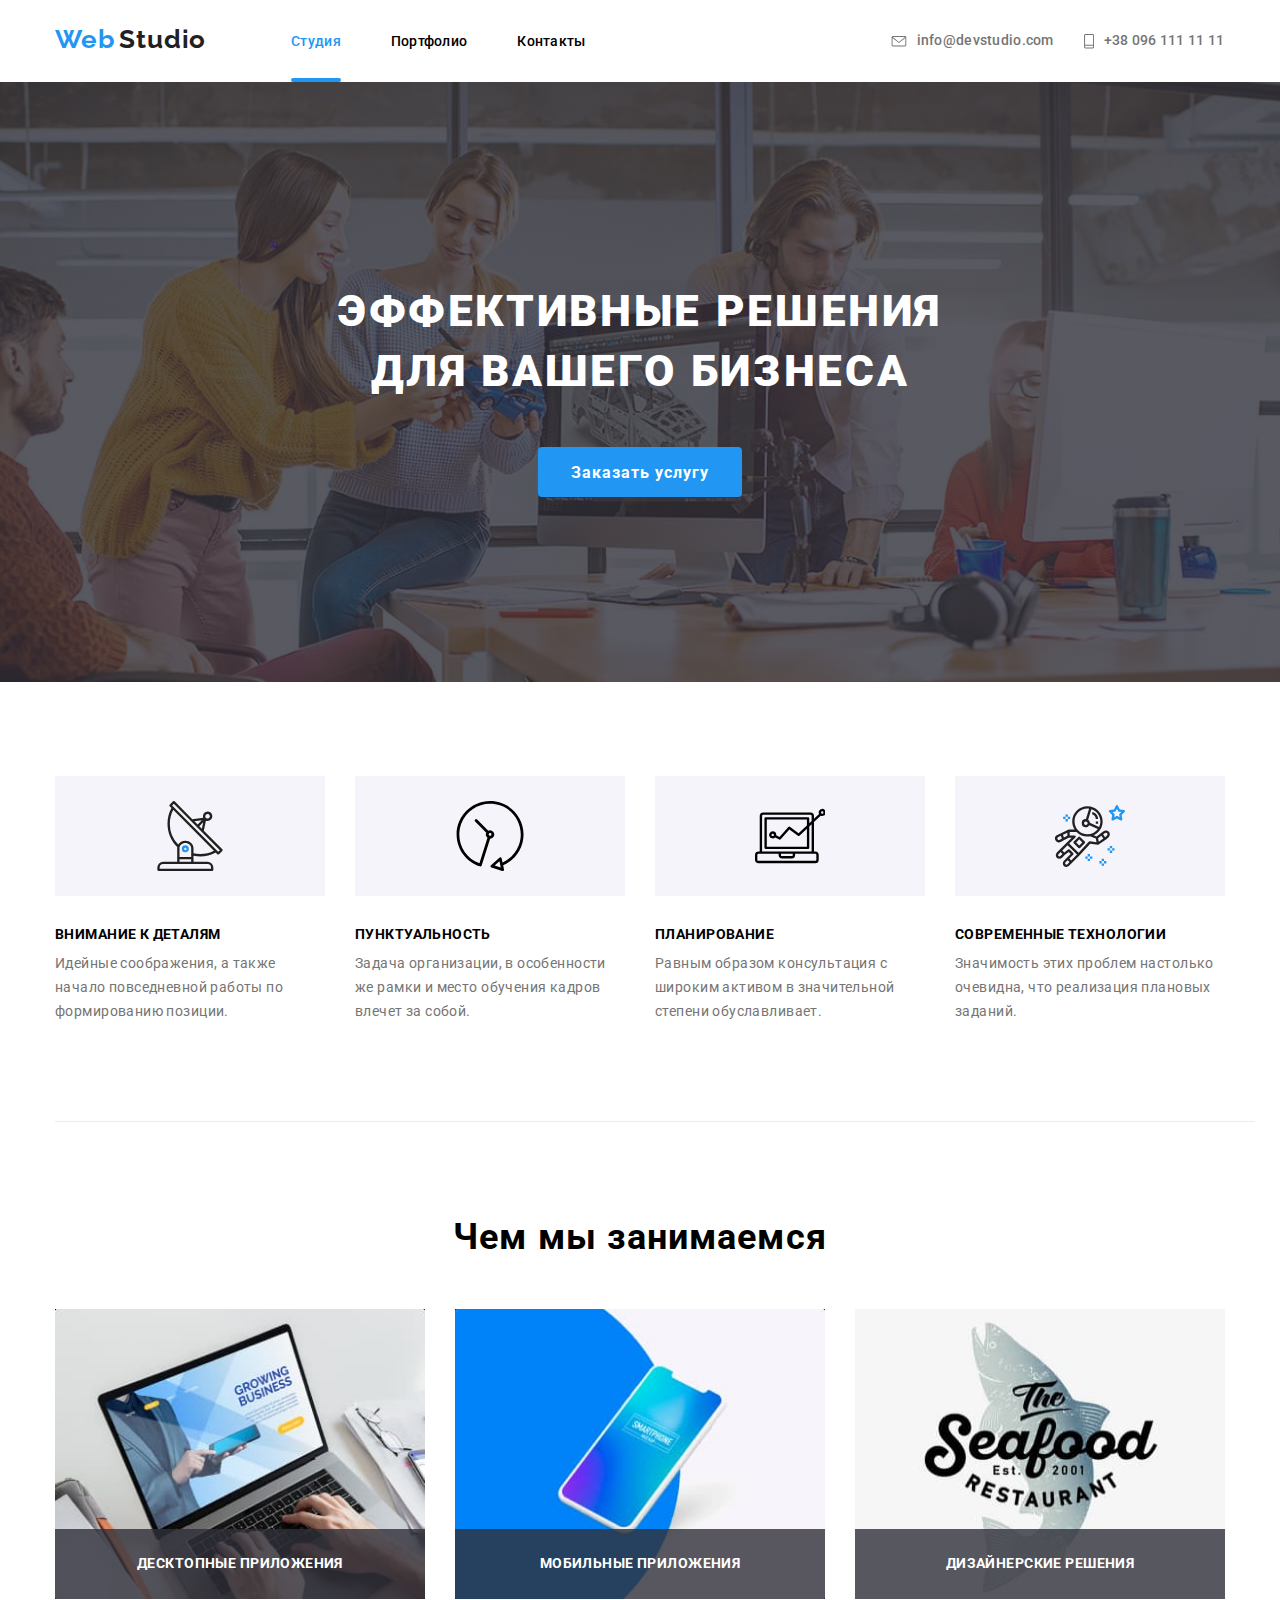
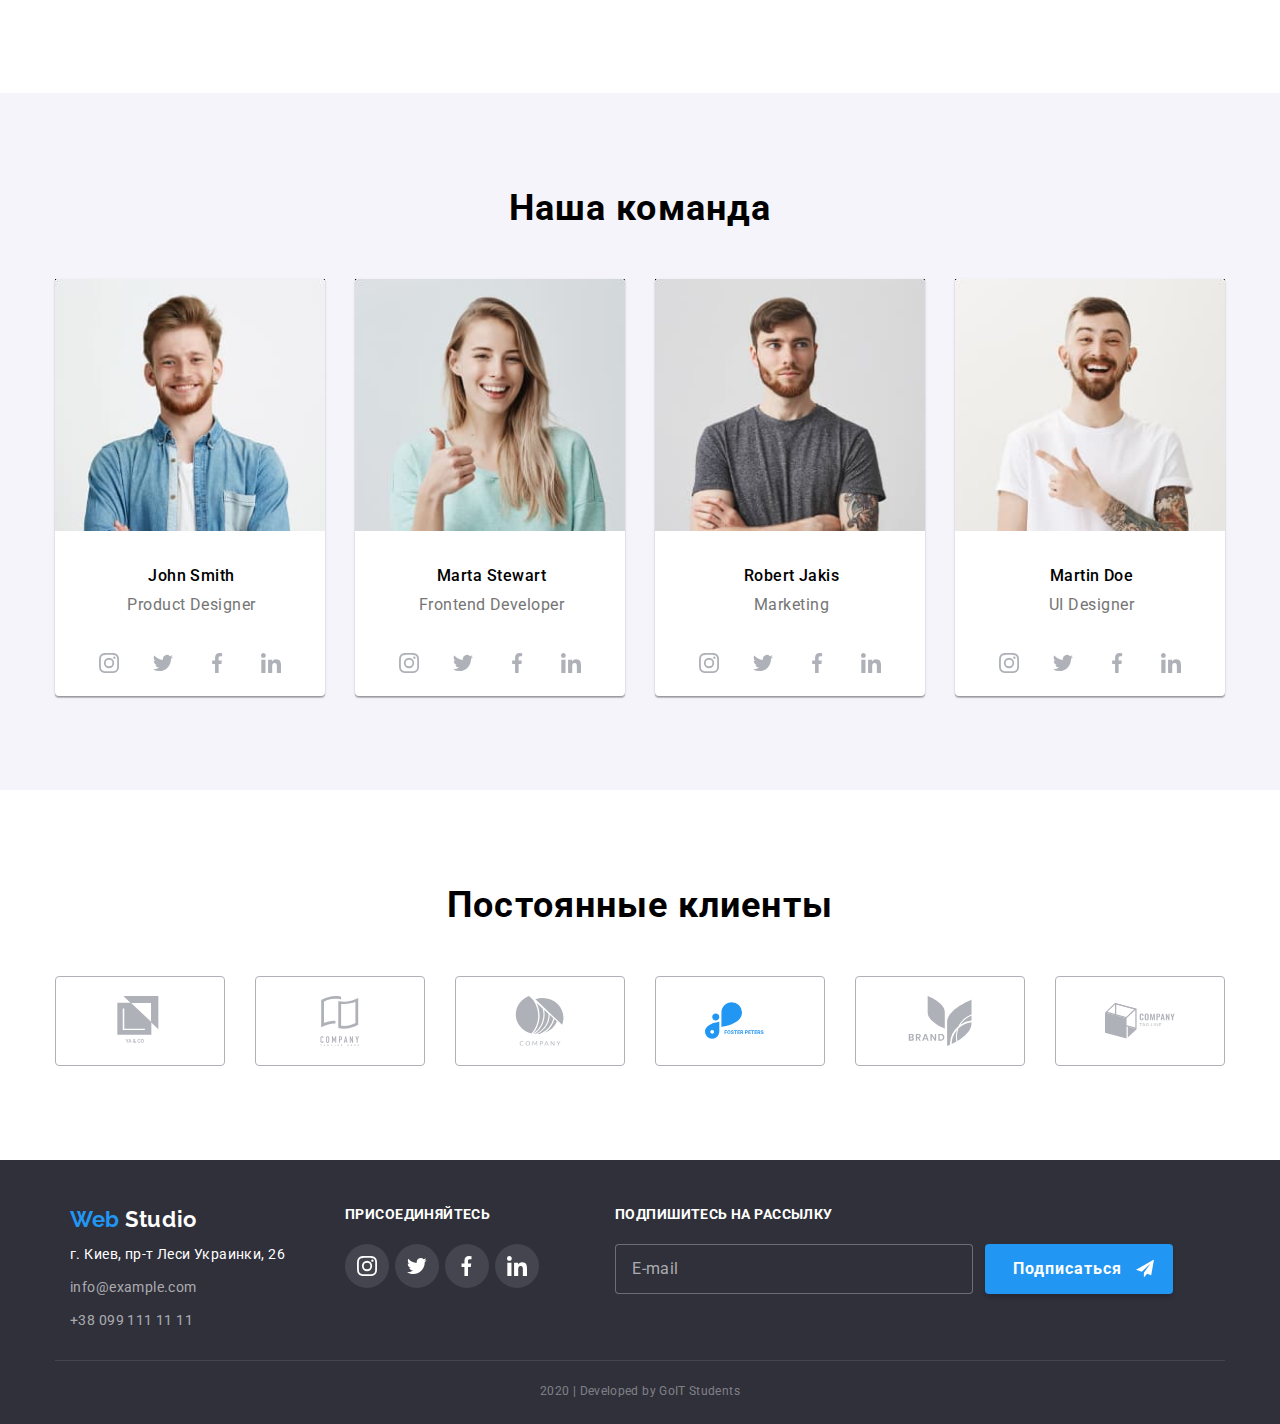
==== index.html @ 61d15bd9 "клон" ====
<!DOCTYPE html>
<html lang="ru">
  <head>
    <title>Document</title>
    <link
      rel="stylesheet"
      href="https://cdnjs.cloudflare.com/ajax/libs/modern-normalize/0.6.0/modern-normalize.min.css"
    />
    <link rel="stylesheet" href="./css/index.css" />
    <link
      href="https://fonts.googleapis.com/css2?family=Raleway:wght@400;500;700&family=Roboto:wght@400;500;700&display=swap"
      rel="stylesheet"
    />
    <style>
      a {
        text-decoration: none;
      }
    </style>
  </head>
  <body>
    <header>
      <div class="container">
      <div class="site-nav">
            <a class="logotype" href="">
            <span class="accent">Web</span>
            <span class="logo">Studio</span>
          </a>
          <nav>
          <ul class="main-navigation">
            <li class="nav1">
              <a class="link-current" href="./index.html">Студия</a>
            </li>
            <li class="nav1">
              <a href="./portfolio.html">Портфолио</a>
            </li>
            <li class="nav1"><a href="">Контакты</a></li>
          </ul>
        </nav>
          <ul class="mail">
            <li class="mail1">
              <a href="" class="icon-flex">
              <svg class="mail1-icon">
                <use href="./svg/symbol-defs.svg#icon-envelopenew"></use>
              </svg>
              info@devstudio.com
            </a>
            </li>
            <li class="mail1">
            <a href="" class="icon-flex">
              <svg class="mail1-icon2">
                <use href="./svg/symbol-defs.svg#icon-Vector"></use>
              </svg>
              +38 096 111 11 11</a>
          </li>
          </ul>
        </div>
    </header>
    <section class="hero-order">
        <h1 class="hero">эффективные решения для вашего бизнеса</h1>
        <button type="button href="" class="order-service" data-modal-open >Заказать услугу </button>
        </section>
      <section class="container">
          <ul class="benefits">
            <li class="benefits-element">
              <div class="picture-background">
              <a href="">
                <svg class="antenna">
                  <use href="./svg/symbol-defs.svg#icon-antenna"></use>
                </svg>
                </div>
              </a>
              <h3 class="benefits-head">Внимание к деталям</h3>
              <p class="benefits-descr">
                Идейные соображения, а также начало повседневной работы по
                формированию позиции.
              </p>
            </li>
            <li class="benefits-element">
              <div class="picture-background">
              <a href="">
                <svg class="clock">
                  <use href="./svg/symbol-defs.svg#icon-Vector3"></use>
                </svg>
                </div>
              </a>
              <h3 class="benefits-head">Пунктуальность</h3>
              <p class="benefits-descr">
                Задача организации, в особенности же рамки и место обучения
                кадров влечет за собой.
              </p>
            </li>
            <li class="benefits-element">
              <div class="picture-background">
                <a href="">
                  <svg class="monitor">
                    <use href="./svg/symbol-defs.svg#icon-Vector4"></use>
                  </svg>
              </div></a>
              <h3 class="benefits-head">Планирование</h3>
              <p class="benefits-descr">
                Равным образом консультация с широким активом в значительной
                степени обуславливает.
              </p>
            </li>
            <li class="benefits-element">
              <div class="picture-background">
                <a href="">
                <svg class="cosmonaut">
                  <use href="./svg/symbol-defs.svg#icon-Vector5"></use>
                </svg>
              </div></a>
              <h3 class="benefits-head">Современные технологии</h3>
              <p class="benefits-descr">
                Значимость этих проблем настолько очевидна, что реализация
                плановых заданий.
              </p>
            </li>
          </ul>
        </section>
        <div class="directions">
        <section class="container">
        <h2 class="head-2-descr">Чем мы занимаемся</h2>
        <ul class="work">
          <li class="work-element">
            <img src="./jpg/img1.jpg" alt="Ноут" width="370px" height="290px" class="image-work" />
            <h3 class="work-head">Десктопные приложения</h3>
          </li>
          <li class="work-element">
            <img src="./jpg/box2.jpg" alt="Смартфон" width="370px" height="290px" class="image-work" />
            <h3 class="work-head">Мобильные приложения</h3>
          </li>
          <li class="work-element">
            <img src="./jpg/img3.jpg" alt="Монитор2" width="370px" height="290px" class="image-work"/>
            <h3 class="work-head">Дизайнерские решения</h3>
          </li>
        </ul>
      </section>
      </div>
      <section class="our-team">
        <div class="container">
        <h2 class="head-2-descr">Наша команда</h2>
        <ul class="team">
          <li class="team-element">
            <img src="./jpg/imgp1.jpg" alt="Человек1" width="270px" />
            <div class="name-job">
            <p class="name">
              John Smith
            </p>
            <p class="job">Product Designer</p>
            </div>
            <ul class="icons">
              <li class="icons-element">
                <a href="" class="icons-element-url">
                  <svg class="icon-svg">
                    <use href="./svg/symbol-defs.svg#icon-inst"></use>
                  </svg>
                  </a>
              </li>
              <li class="icons-element">
                <a href="" class="icons-element-url">
                  <svg class="icon-svg">
                    <use href="./svg/symbol-defs.svg#icon-twitter"></use>
                  </svg>
                   </a>
              </li>
              <li class="icons-element">
                <a href="" class="icons-element-url"> 
                  <svg class="icon-svg">
                    <use href="./svg/symbol-defs.svg#icon-Vectornew"></use>
                  </svg>
                 </a>
              </li>
              <li class="icons-element">
                <a href="" class="icons-element-url">
                  <svg class="icon-svg">
                    <use href="./svg/symbol-defs.svg#icon-li1"></use>
                  </svg>
                 </a>
              </li>
            </ul>
          </li>
          <li class="team-element">
            <img src="./jpg/imgp2.jpg" alt="Человек2" width="270px" />
            <div class="name-job">
            <p class="name">Marta Stewart</p>
            <p class="job">Frontend Developer</p> </div>
            <ul class="icons">
              <li class="icons-element">
                <a href="" class="icons-element-url">
                  <svg class="icon-svg">
                    <use href="./svg/symbol-defs.svg#icon-inst"></use>
                  </svg>
                </a>
              </li>
              <li class="icons-element">
                <a href="" class="icons-element-url">
                  <svg class="icon-svg">
                    <use href="./svg/symbol-defs.svg#icon-twitter"></use>
                  </svg>
                </a>
              </li>
              <li class="icons-element">
                <a href="" class="icons-element-url">
                  <svg class="icon-svg">
                    <use href="./svg/symbol-defs.svg#icon-Vectornew"></use>
                  </svg>
                </a>
              </li>
              <li class="icons-element">
                <a href="" class="icons-element-url">
                  <svg class="icon-svg">
                    <use href="./svg/symbol-defs.svg#icon-li1"></use>
                  </svg>
                </a>
              </li>
            </ul>
          </li>
          <li class="team-element">
            <img src="./jpg/imgp3.jpg" alt="Человек3" width="270px" />
            <div class="name-job"> 
            <p class="name">
              Robert Jakis
            </p>
            <p class="job">Marketing</p> </div>
            <ul class="icons">
              <li class="icons-element">
                <a href="" class="icons-element-url">
                  <svg class="icon-svg">
                    <use href="./svg/symbol-defs.svg#icon-inst"></use>
                  </svg>
                </a>
              </li>
              <li class="icons-element">
                <a href="" class="icons-element-url">
                  <svg class="icon-svg">
                    <use href="./svg/symbol-defs.svg#icon-twitter"></use>
                  </svg>
                </a>
              </li>
              <li class="icons-element">
                <a href="" class="icons-element-url">
                  <svg class="icon-svg">
                    <use href="./svg/symbol-defs.svg#icon-Vectornew"></use>
                  </svg>
                </a>
              </li>
              <li class="icons-element">
                <a href="" class="icons-element-url">
                  <svg class="icon-svg">
                    <use href="./svg/symbol-defs.svg#icon-li1"></use>
                  </svg>
                </a>
              </li>
            </ul>
          </li>
          <li class="team-element">
            <img src="./jpg/imgp4.jpg" alt="Человек4" width="270" />
            <div class="name-job">
            <p class="name">
              Martin Doe
            </p>
            <p class="job">UI Designer</p> </div>
            <ul class="icons">
              <li class="icons-element">
                <a href="" class="icons-element-url">
                  <svg class="icon-svg">
                    <use href="./svg/symbol-defs.svg#icon-inst"></use>
                  </svg>
                </a>
              </li>
              <li class="icons-element">
                <a href="" class="icons-element-url">
                  <svg class="icon-svg">
                    <use href="./svg/symbol-defs.svg#icon-twitter"></use>
                  </svg>
                </a>
              </li>
              <li class="icons-element">
                <a href="" class="icons-element-url">
                  <svg class="icon-svg">
                    <use href="./svg/symbol-defs.svg#icon-Vectornew"></use>
                  </svg>
                </a>
              </li>
              <li class="icons-element">
                <a href="" class="icons-element-url">
                  <svg class="icon-svg">
                    <use href="./svg/symbol-defs.svg#icon-li1"></use>
                  </svg>
                </a>
              </li>
            </ul>
          </li>
        </ul>
        </div>
      </section>
      <div class="container">
      <section class="clients">
        <h2 class="head-2-descr">Постоянные клиенты</h2>
        <ul class="comapanies">
          <li class="comapanies-example">
            <a href="" class="companies-hover">
              <svg class="icon-companies">
                <use href="./svg/symbol-defs.svg#icon-logo1"></use>
              </svg>
              </a>
          </li>
          <li class="comapanies-example">
            <a href="" class="companies-hover">
              <svg class="icon-companies">
                <use href="./svg/symbol-defs.svg#icon-logo2"></use>
              </svg>
              </a>
          </li>
          <li class="comapanies-example">
            <a href="" class="companies-hover">
              <svg class="icon-companies">
                <use href="./svg/symbol-defs.svg#icon-logo3"></use>
              </svg>
              </a>
          </li>
          <li class="comapanies-example">
            <a href="" class="companies-hover">
              <svg class="icon-companies2">
                <use href="./svg/symbol-defs.svg#icon-logo4"></use>
              </svg>
              </a>
          </li>
          <li class="comapanies-example">
            <a href="" class="companies-hover">
            <svg class="icon-companies2">
              <use href="./svg/symbol-defs.svg#icon-logo5"></use>
            </svg>
            </a>
          </li>
          <li class="comapanies-example">
            <a href="" class="companies-hover">
              <svg class="icon-companies2">
                <use href="./svg/symbol-defs.svg#icon-logo6"></use>
              </svg>
              </a>
          </li>
        </ul>
      </section>
      </div>
    </div>
    <footer class="footer-class">
      <div class="container">
        <div class="flex-footer">
          <div class="footer-element">
            <a href="">
              <span class="accent2">Web</span> <span class="logo2">Studio</span>
            </a>
            <address>
              <p class="adress-footer">г. Киев, пр-т Леси Украинки, 26</p>
              <p class="mail-footer">info@example.com</p>
              <p class="number-footer">+38 099 111 11 11</p>
            </address>
          </div>
          <div class="footer-element">
            <h3 class="join">присоединяйтесь</h3>
            <ul class="social-icon-footer">
              <li class="social-element">
                <a href="" class="social-element-url">
                  <svg class="icon-footer2">
                    <use href="./svg/symbol-defs.svg#icon-finst"></use>
                  </svg>
                  </a>
              </li>
              <li class="social-element">
                <a href="" class="social-element-url">
                  <svg class="icon-footer2">
                    <use href="./svg/symbol-defs.svg#icon-ftw"></use>
                  </svg>
                  </a>
              </li>
              <li class="social-element">
                <a href="" class="social-element-url">
                  <svg class="icon-footer2">
                    <use href="./svg/symbol-defs.svg#icon-ffac"></use>
                  </svg>
                  </a>
              </li>
              <li class="social-element">
                <a href="" class="social-element-url">
                  <svg class="icon-footer2">
                    <use href="./svg/symbol-defs.svg#icon-flink"></use>
                  </svg>
                  </a>
              </li>
            </ul>
          </div>
        <div class="footer-element2">
        <section class="sub">
          <h3 class="sub-header">
            Подпишитесь на рассылку
          </h3>
          <form class="form-footer">
               <input type="email" name="mail" id="mail-footer" placeholder="E-mail" class="input-footer" autocomplete="off"/>
               <button type="submit" class="submit-footer">Подписаться <svg class="footer-svg-send">
                <use href="./svg/symbol-defs.svg#icon-icon-send"></use>
              </svg></button>
                </div>
              </form>
        </section>
      </div>
        </div>
        <p class="developed"> 2020 | Developed by GoIT Students </p>
      </div>
    </footer>
    <!-- Модальное окно -->
    <div class="backdrop is-hidden" data-modal>
      <div class="modal">
      <p class="modal-slogan">Оставьте свои данные, мы вам перезвоним</p>
      <form class="form">
        <div class="form-field">
  <input type="text" name="name" id="name" placeholder=" " class="form-input" autocomplete="off"/>
  <label class="form-label" for="name">
    Имя
  </label>
    <svg class="icon-modal">
    <use href="./svg/symbol-defs.svg#icon-person-black"></use>
  </svg>
   </div>
<div class="form-field">
  <input type="tel" name="tel" id="tel" placeholder=" " class="form-input" autocomplete="off" />
  <label class="form-label" for="tel">
    Телефон 
  </label>
     <svg class="icon-modal">
      <use href="./svg/symbol-defs.svg#icon-phone-black"></use>
    </svg>
  </div>
<div class="form-field">
  <input type="email" name="mail" id="mail" placeholder=" " class="form-input" autocomplete="off"/>
  <label class="form-label" for="mail">
     Почта
  </label>
  
    <svg class="icon-modal">
      <use href="./svg/symbol-defs.svg#icon-email-black"></use>
    </svg>
  
</div>
<div class="form-field">
<textarea name="coment" id="textarea" rows="6" class="comment2" placeholder="  "></textarea>
 <label for="textarea" class="form-label2">
 Комментарий</label>
</div>

<div class="form-field">
  <label class="form-label3" for="permission">
  <input type="checkbox" name="permission" id="permission" value="accept-policy" class="checkbox"/>
  <span class="icon-checkbox"></span>
<span class="confirm">  Соглашаюсь с рассылкой и принимаю </span> <a href="" class="contract"> Условия договора </a>
  </label>
  </div>
    <div class="modal-button"><button type="submit" class="submit-modal">Отправить</button> </div> </li>
      </form>
      <button data-modal-close class="icon-close-button">
     <svg class="icon-close" width="18" height="18">
     <use href="./svg/symbol-defs.svg#icon-close-icon"></use>
    </svg>
    </button>
      </div>
    </div>
    <script src="./modal.js"></script>
</body>
</html>
---- css/index.css ----
html {
  box-sizing: border-box;
}

*,
*::before,
*::after {
  margin: 0;
  padding: 0;
  box-sizing: inherit;
}

:root {
  --primary-text-color: 212121;
  --secondary-text-color: #757575;
  --less-white-color: #ffffff;
  --background-grey-color: #f5f4fa;
  font-family: "Roboto", sans-serif;
  font-family: "Raleway", sans-serif;
}

a {
  text-decoration: none;
  margin: 0px;
  padding: 0px;
}

li {
  list-style-type: none;
  margin: 0px;
  padding: 0px;
}

.container {
  width: 1200px;
  padding-left: 15px;
  padding-right: 15px;
  margin-left: auto;
  margin-right: auto;
}

.site-nav {
  display: flex;
  /* margin-left: 200px; */
  /* margin-right: 200px; */
}

.logotype {
  display: block;
  padding-top: 24px;
  padding-bottom: 25px;
}

.main-navigation {
  display: flex;
  margin-left: 85px;
}

.main-navigation .nav1 + .nav1 {
  margin-left: 50px;
}

.mail {
  display: flex;
  align-items: center;
  padding-top: 32px;
  padding-bottom: 32px;
  margin-left: 305px;
}

.mail .mail1 + .mail1 {
  margin-left: 30px;
}

.icon-flex {
  display: flex;
  align-items: center;
  transition-property: fill;
  transition-duration: 250ms;
  transition-timing-function: cubic-bezier(0.4, 0, 0.2, 1);
}

.accent {
  color: #2196f3;
  font-family: Raleway;
  font-style: normal;
  font-weight: bold;
  font-size: 26px;
  line-height: 1.19;
  letter-spacing: 0.03em;
}

.logo {
  color: #212121;
  font-family: Raleway;
  font-style: normal;
  font-weight: bold;
  font-size: 26px;
  line-height: 1.19;
  letter-spacing: 0.03em;
}

.main-navigation li a {
  color: var(--primary-text-color);
  font-family: Roboto;
  font-style: normal;
  font-weight: 500;
  font-size: 14px;
  line-height: 1.14;
  letter-spacing: 0.02em;
}

.nav1:hover,
.nav1:focus {
  color: #2196f3;
}

.nav1 {
  padding-top: 32px;
  padding-bottom: 32px;
  transition-property: color;
  transition-duration: 250ms;
  transition-timing-function: cubic-bezier(0.4, 0, 0.2, 1);
  position: relative;
}

.link-current:hover {
  color: #2196f3;
}

.link-current {
  color: #2196f3;
}

.link-current::after {
  content: "";
  display: block;
  width: 100%;
  height: 4px;
  background: #2196f3;
  border-radius: 2px;
  position: absolute;
  left: 0;
  bottom: 0;
}

.main-navigation .link-current {
  color: #2196f3;
}

.mail li a {
  color: var(--secondary-text-color);
  font-family: Roboto;
  font-style: normal;
  font-weight: 500;
  font-size: 14px;
  line-height: 1.14;
  letter-spacing: 0.02em;
  transition-property: color;
  transition-duration: 250ms;
  transition-timing-function: cubic-bezier(0.4, 0, 0.2, 1);
}

/* .mail li a:hover,
.mail li a:focus {
  color: #2196f3;
} */

.mail1-icon {
  width: 16px;
  height: 11px;
  margin-right: 10px;
  fill: #757575;
  transition-property: fill;
  transition-duration: 250ms;
  transition-timing-function: cubic-bezier(0.4, 0, 0.2, 1);
}

/* .mail1-icon:hover,
.mail1-icon:focus {
  fill: #2196f3;
} */

.mail1-icon2 {
  width: 10px;
  height: 15px;
  margin-right: 10px;
  fill: #757575;
  transition-property: fill;
  transition-duration: 250ms;
  transition-timing-function: cubic-bezier(0.4, 0, 0.2, 1);
}

/* .mail1-icon2:hover,
.mail1-icon2:focus {
  fill: #2196f3;
} */

.icon-flex:hover,
.icon-flex:focus {
  fill: #2196f3;
  color: #2196f3;
}

.mail1-icon {
  fill: currentColor;
}

.mail1-icon2 {
  fill: currentColor;
}

.hero {
  color: var(--less-white-color);
  font-family: Roboto;
  font-style: normal;
  font-weight: 900;
  font-size: 44px;
  line-height: 1.36;
  letter-spacing: 0.06em;
  text-transform: uppercase;
  width: 646px;
}

.hero-order {
  /* background-color: var(--secondary-text-color); */
  padding-top: 200px;
  margin: auto;
  text-align: center;
  align-items: center;
  display: flex;
  flex-direction: column;
  background-image: url(../jpg/hero.jpg);
  background-position: center;
  background-repeat: no-repeat;
  background-size: cover;
  height: 600px;
  max-width: 1600px;
  background-image: linear-gradient(
      to right,
      rgba(47, 48, 58, 0.8),
      rgba(47, 48, 58, 0.8)
    ),
    url(../jpg/hero.jpg);
}

.order-service {
  color: var(--less-white-color);
  background-color: #2196f3;
  font-family: Roboto;
  font-style: normal;
  font-weight: bold;
  font-size: 16px;
  line-height: 1.87;
  display: flex;
  letter-spacing: 0.06em;

  display: inline-block;
  text-decoration: none;
  border: 1px solid transparent;
  border-radius: 4px;
  min-width: 200px;
  height: 50px;
  margin-top: 45px;
  /* margin-bottom: 199px; */
  padding-top: 10px;
  padding-bottom: 10px;
  padding-right: 32px;
  padding-left: 32px;
  cursor: pointer;
}

.benefits-head {
  color: var(--primary-text-color);
  font-family: Roboto;
  font-style: normal;
  font-weight: bold;
  font-size: 14px;
  line-height: 16px;
  letter-spacing: 0.03em;
  text-transform: uppercase;
  margin-top: 30px;
  margin-bottom: 10px;
}

.benefits {
  display: flex;
  flex-wrap: wrap;
  /* padding-right: 15px;
  padding-left: 15px; */
  padding-top: 94px;
  padding-bottom: 94px;
  width: 1200px;
  border-bottom: 1px solid #ececec;
}

.benefits .benefits-element {
  height: 251px;
  width: 270px;
}

.benefits .benefits-element + .benefits-element {
  margin-left: 30px;
}

.benefits-descr {
  color: var(--secondary-text-color);
  font-family: Roboto;
  font-style: normal;
  font-weight: normal;
  font-size: 14px;
  line-height: 1.71;
  letter-spacing: 0.03em;
  margin-top: 0px;
  margin-bottom: 0px;
}

.picture-background {
  display: inline-block;
  text-decoration: none;
  width: 270px;
  height: 120px;
  padding-top: 25px;
  padding-bottom: 25px;
  padding-left: 100px;
  padding-right: 100px;
  background-color: #f5f4fa;
}

.antenna {
  width: 70px;
  height: 70px;
}

.clock {
  width: 70px;
  height: 70px;
}

.monitor {
  width: 70px;
  height: 70px;
}

.cosmonaut {
  width: 70px;
  height: 70px;
}

.directions {
  padding-top: 94px;
  padding-bottom: 94px;
}

.head-2-descr {
  color: var(--primary-text-color);
  font-family: Roboto;
  font-style: normal;
  font-weight: bold;
  font-size: 36px;
  line-height: 1.17;
  text-align: center;
  letter-spacing: 0.03em;
  margin-bottom: 50px;
}

.work {
  display: flex;
  justify-content: space-between;
  /* padding-right: 15px;
  padding-left: 15px;
  margin-bottom: 190px;
  margin-top: 50px; */
}

/* .work .work-element {
  height: 294px;
  width: 370px;
} */

.work .work-element + .work-element {
  margin-left: 30px;
}

.work-head {
  color: var(--less-white-color);
  background-color: rgba(47, 48, 58, 0.8);
  font-family: Roboto;
  font-style: normal;
  font-weight: bold;
  font-size: 14px;
  line-height: 1.14;
  letter-spacing: 0.03em;
  text-transform: uppercase;

  display: inline-block;
  text-decoration: none;
  text-align: center;
  width: 370px;
  margin: 0px;
  vertical-align: middle;
  padding-top: 27px;
  padding-bottom: 27px;

  position: absolute;
  left: 0;
  bottom: 0;
}

.work-element {
  position: relative;
}

.image-work {
  display: block;
}

.our-team {
  padding-top: 94px;
  padding-bottom: 94px;
  background-color: var(--background-grey-color);
}

.team {
  display: flex;
  justify-content: space-between;
  /* padding-right: 15px;
  padding-left: 15px; */
}

.team .team-element {
  height: 417px;
  width: 270px;
  background-color: #ffffff;
  border-bottom-right-radius: 4px;
  border-bottom-left-radius: 4px;
  box-shadow: 0px 2px 1px rgba(0, 0, 0, 0.2), 0px 1px 1px rgba(0, 0, 0, 0.14),
    0px 1px 3px rgba(0, 0, 0, 0.12);
}

.team .team-element + .team-element {
  margin-left: 30px;
}

.name {
  color: var(--primary-text-color);
  font-family: Roboto;
  font-style: normal;
  font-weight: 500;
  font-size: 16px;
  line-height: 1.19;
  letter-spacing: 0.03em;
  padding-top: 30px;
  padding-bottom: 10px;
  margin: 0px;
}

.job {
  color: var(--secondary-text-color);
  font-family: Roboto;
  font-style: normal;
  font-weight: normal;
  font-size: 16px;
  line-height: 1.19;
  letter-spacing: 0.03em;
  padding-bottom: 30px;
  margin: 0px;
}

.h2 {
  margin-bottom: 0px;
  margin-top: 0px;
}

.team .team-element {
  margin-top: 0px;
  margin-bottom: 0px;
}

.name-job {
  display: inline-block;
  text-decoration: none;
  text-align: center;
  width: 273px;
  height: 105px;
}

.icons {
  display: flex;
  flex-wrap: wrap;
  margin-left: 32px;
  margin-right: 31px;
}

.icons .icons-element + .icons-element {
  margin-left: 10px;
}

.icons-element-url {
  display: flex;
  justify-content: center;
  align-items: center;
  /* border-radius: 50%; */
  /* outline: solid 1px blueviolet; */
}

.icon-svg:hover,
.icon-svg:focus {
  background-color: #2196f3;
  fill: #ffffff;
}

.icon-svg {
  width: 44px;
  height: 44px;
  border-radius: 50%;
  fill: #afb1b8;
  transition-property: background-color, fill;
  transition-duration: 250ms;
  transition-timing-function: cubic-bezier(0.4, 0, 0.2, 1);
}

.comapanies {
  display: flex;
  flex-wrap: wrap;
}

.comapanies .comapanies-example + .comapanies-example {
  margin-left: 30px;
}

.companies-hover {
  display: inline-block;
  width: 170px;
  height: 90px;
  /* padding-bottom: 20px;
  padding-top: 20px;
  padding-left: 65px;
  padding-left: 65px; */
  border: 1px solid #afb1b8;
  border-radius: 4px;
  display: flex;
  justify-content: center;
  align-items: center;
  transition-property: border, border-radius;
  transition-duration: 250ms;
  transition-timing-function: cubic-bezier(0.4, 0, 0.2, 1);
  fill: #afb1b8;
}

.companies-hover:hover,
.companies-hover:focus {
  border: 1px solid #2196f3;
  border-radius: 4px;
  fill: #2196f3;
}

.clients {
  padding-top: 94px;
  padding-bottom: 94px;
}

.icon-companies {
  width: 50px;
  height: 50px;
  transition-property: fill;
  transition-duration: 250ms;
  transition-timing-function: cubic-bezier(0.4, 0, 0.2, 1);
}

.icon-companies2 {
  width: 70px;
  height: 50px;
  transition-property: fill;
  transition-duration: 250ms;
  transition-timing-function: cubic-bezier(0.4, 0, 0.2, 1);
}

.flex-footer {
  display: flex;
  padding-top: 47px;
  padding-bottom: 28px;
  padding-left: 15px;
  padding-right: 15px;
  border-bottom: 1px solid rgba(255, 255, 255, 0.1);
}

.flex-footer .footer-element + .footer-element {
  margin-left: 60px;
}

.social-icon-footer {
  display: flex;
  flex-wrap: wrap;
}

.social-icon-footer .social-element {
  height: 20px;
  width: 20px;
}

.social-icon-footer .social-element + .social-element {
  margin-left: 30px;
}

.social-element-url {
  width: 44px;
  height: 44px;
  border-radius: 50px;
  display: flex;
  justify-content: center;
  align-items: center;
  background-color: rgba(255, 255, 255, 0.1);
  transition-property: background-color;
  transition-duration: 250ms;
  transition-timing-function: cubic-bezier(0.4, 0, 0.2, 1);
}

.social-element-url:hover,
.social-element-url:focus {
  background-color: #2196f3;
}

.logo2 {
  color: var(--less-white-color);
  font-family: Raleway;
  font-style: normal;
  font-weight: bold;
  font-size: 22px;
  line-height: 1.18;
  letter-spacing: 0.03em;
}

.accent2 {
  color: #2196f3;
  font-family: Raleway;
  font-style: normal;
  font-weight: bold;
  font-size: 22px;
  line-height: 1.18;
  letter-spacing: 0.03em;
}

.footer-class {
  background-color: #2f303a;
}
.logo2 {
  color: var(--less-white-color);
}
.adress-footer {
  color: var(--less-white-color);
  font-family: Roboto;
  font-style: normal;
  font-weight: normal;
  font-size: 14px;
  line-height: 1.71;
  letter-spacing: 0.03em;
  margin-top: 10px;
}
.mail-footer {
  color: rgba(255, 255, 255, 0.6);
  font-family: Roboto;
  font-style: normal;
  font-weight: normal;
  font-size: 14px;
  line-height: 1.71;
  letter-spacing: 0.03em;
  margin-top: 9px;
}

.number-footer {
  color: rgba(255, 255, 255, 0.6);
  font-family: Roboto;
  font-style: normal;
  font-weight: normal;
  font-size: 14px;
  line-height: 1.71;
  letter-spacing: 0.03em;
  margin-top: 9px;
}

.icon-footer2 {
  width: 20px;
  height: 20px;
}

.join {
  color: var(--less-white-color);
  font-family: Roboto;
  font-style: normal;
  font-weight: bold;
  font-size: 14px;
  line-height: 1.14;
  letter-spacing: 0.03em;
  text-transform: uppercase;
  margin-bottom: 21px;
}

.developed {
  font-family: Roboto;
  font-style: normal;
  font-weight: normal;
  font-size: 12px;
  line-height: 2;
  letter-spacing: 0.03em;
  color: rgba(255, 255, 255, 0.4);

  display: block;
  text-align: center;
  padding-top: 18px;
  padding-bottom: 21px;
  align-items: center;
}

.sub-header {
  color: var(--less-white-color);
  font-family: Roboto;
  font-style: normal;
  font-weight: bold;
  font-size: 14px;
  line-height: 1.14;
  letter-spacing: 0.03em;
  text-transform: uppercase;
  margin-bottom: 21px;
}

.footer-element2 {
  margin-left: 100px;
}

.footer-svg-send {
  position: relative;
  width: 18px;
  height: 18px;
  bottom: 0;

  transform: translate(50%, 20%);
}

.form-footer {
  display: flex;
}

.submit-footer {
  position: absolute;
  background-color: #2196f3;
  padding-top: 10px;
  padding-bottom: 10px;
  padding-left: 28px;
  padding-right: 28px;

  font-family: Roboto;
  font-style: normal;
  font-weight: bold;
  font-size: 16px;
  line-height: 30px;
  align-items: center;
  text-align: center;
  letter-spacing: 0.06em;
  color: #ffffff;

  margin-left: 12px;
  border-radius: 4px;
  box-shadow: 0px 4px 4px rgba(0, 0, 0, 0.15);

  position: relative;
  cursor: pointer;
  border: none;
}

/* .label-footer {
  position: relative;
  font-family: Roboto;
  font-style: normal;
  font-weight: normal;
  font-size: 16px;
  line-height: 20px;
  letter-spacing: 0.03em;
  color: rgba(255, 255, 255, 0.6);
} */

.input-footer {
  background-color: #2f303a;
  border: 1px solid rgba(255, 255, 255, 0.3);
  width: 358px;
  height: 50px;
  padding-left: 16px;
  border-radius: 4px;
  color: rgba(255, 255, 255, 0.6);
}

::-webkit-input-placeholder {
  font-family: Roboto;
  font-style: normal;
  font-weight: normal;
  font-size: 16px;
  line-height: 20px;
  letter-spacing: 0.03em;
  color: rgba(255, 255, 255, 0.6);
}

/* <!-- Модальное окно --> */

.modal {
  /* visibility: hidden; */
}

.backdrop.is-hidden {
  /* visibility: hidden; */
  opacity: 0;
  pointer-events: none;
}
.backdrop {
  position: fixed;
  z-index: 1;
  top: 0;
  left: 0;
  width: 100%;
  height: 100%;
  visibility: visible;
  opacity: 1;
  background: rgba(0, 0, 0, 0.2);
  transition: opacity 250ms cubic-bezier(0.4, 0, 0.2, 1);
}
.is-hidden .modal {
  transform: translate(-50%, -50%) scale(0.7);
}

.modal-slogan {
  font-family: Roboto;
  font-style: normal;
  font-weight: bold;
  font-size: 20px;
  line-height: 23px;
  letter-spacing: 0.03em;
  color: #212121;
  margin-bottom: 30px;
}

.modal {
  position: absolute;
  top: 50%;
  left: 50%;
  transform: translate(-50%, -50%);

  width: 528px;
  min-height: 581px;
  background-color: #ffffff;
  padding: 40px;
}

.form-field {
  position: relative;
  margin-bottom: 30px;
}

.form-label {
  position: absolute;
  top: 50%;
  left: 40px;
  transform: translateY(-50%);
  font-family: Roboto;
  font-style: normal;
  font-weight: normal;
  font-size: 14px;
  line-height: 16px;
  letter-spacing: 0.01em;

  color: #757575;
  transition: transform 250ms cubic-bezier(0.4, 0, 0.2, 1),
    color 250ms cubic-bezier(0.4, 0, 0.2, 1);
}

.form-label2 {
  position: absolute;
  top: 12px;
  left: 16px;
  font-family: Roboto;
  font-style: normal;
  font-weight: normal;
  font-size: 14px;
  line-height: 16px;
  letter-spacing: 0.01em;

  color: #757575;

  color: #757575;
  transition: transform 250ms cubic-bezier(0.4, 0, 0.2, 1),
    color 250ms cubic-bezier(0.4, 0, 0.2, 1);
}

.form-label3 {
  display: flex;
  font-family: Roboto;
  font-style: normal;
  font-weight: normal;
  font-size: 14px;
  line-height: 16px;
  letter-spacing: 0.01em;
  cursor: pointer;
  color: #757575;
  align-items: center;
}

.form-input {
  width: 100%;
  margin: 0;
  padding: 10px 20px;
  padding-left: 40px;
  font: inherit;
  border-radius: 3px;
  border: 1px solid rgba(33, 33, 33, 0.2);
}

.form-input:focus {
  border-radius: 3px;
  border: 1px solid #2196f3;
  outline: none;
}

.comment2:focus + .form-label2,
.comment2:not(:placeholder-shown) + .form-label2 {
  color: #2196f3;
  transform: translate(-15px, -30px);
}

.comment2:focus,
.comment2:not(:placeholder-shown) {
  border-color: #2196f3;
  outline: none;
}

.comment2 {
  width: 100%;
  resize: none;
  padding: 12px 0 0 16px;
  white-space: nowrap;
  border: 1px solid rgba(33, 33, 33, 0.2);
  border-radius: 4px;
  transition: transform 250ms cubic-bezier(0.4, 0, 0.2, 1),
    color 250ms cubic-bezier(0.4, 0, 0.2, 1);
}

.form-input:focus + .form-label,
.form-input:not(:placeholder-shown) + .form-label {
  color: #2196f3;
  transform: translate(-23px, -40px);
}

.icon-modal {
  position: absolute;
  top: 50%;
  left: 10px;

  transform: translateY(-50%);

  display: inline-block;
  width: 18px;
  height: 18px;
}

.form-input:focus ~ .icon-modal {
  fill: #2196f3;
}

.checkbox {
  -webkit-appearance: none;
  -moz-appearance: none;
  position: absolute;
  width: 1px;
  height: 1px;
  margin: -1px;
  border: 0px;
  padding: 0px;
  clip: rect(0 0 0 0);
  overflow: hidden;
}

.checkbox:checked + .icon-checkbox {
  background-color: #2196f3;
  background-image: url(../svg/icon-check.svg);
  background-size: cover;
  border-radius: 2px;
  border-color: #2196f3;
}
.icon-checkbox {
  display: inline-block;
  width: 15px;
  height: 15px;
  border-radius: 2px;
  margin-right: 8px;

  border: 2px solid #212121;
  background-color: #ffffff;
  transition: 250ms cubic-bezier(0.4, 0, 0.2, 1);
}

.contract {
  font-family: Roboto;
  font-style: normal;
  font-weight: normal;
  font-size: 14px;
  line-height: 24px;
  letter-spacing: 0.03em;
  color: #2196f3;
  display: block;
  margin-left: 5px;
  text-decoration: underline;
  text-align: right;
}

.confirm {
  font-family: Roboto;
  font-style: normal;
  font-weight: normal;
  font-size: 14px;
  line-height: 24px;
  letter-spacing: 0.03em;
  color: #757575;
  margin-left: 5px;
  text-align: right;
}

.submit-modal {
  font-family: Roboto;
  font-style: normal;
  font-weight: bold;
  font-size: 16px;
  line-height: 30px;
  letter-spacing: 0.06em;
  color: #ffffff;
  background: #188ce8;
  box-shadow: 0px 4px 4px rgba(0, 0, 0, 0.15);
  border-radius: 4px;
  width: 200px;
  height: 50px;
  padding: 0;
  cursor: pointer;
  border: none;
}

.modal-button {
  margin-top: 31px;
  text-align: center;
  align-items: center;
  padding: 0px;
}

.icon-close-button {
  position: absolute;
  top: -10px;
  right: -10px;
  width: 30px;
  height: 30px;
  padding: 0;
  border: 0;
  border-radius: 50%;
  background-color: #ffffff;
  box-shadow: 0px 2px 1px rgba(0, 0, 0, 0.2), 0px 1px 1px rgba(0, 0, 0, 0.14),
    0px 1px 3px rgba(0, 0, 0, 0.12);
  cursor: pointer;
}

.icon-close {
  width: 11px;
  height: 11px;
  position: absolute;
  top: 50%;
  left: 50%;
  transform: translate(-50%, -50%);
}
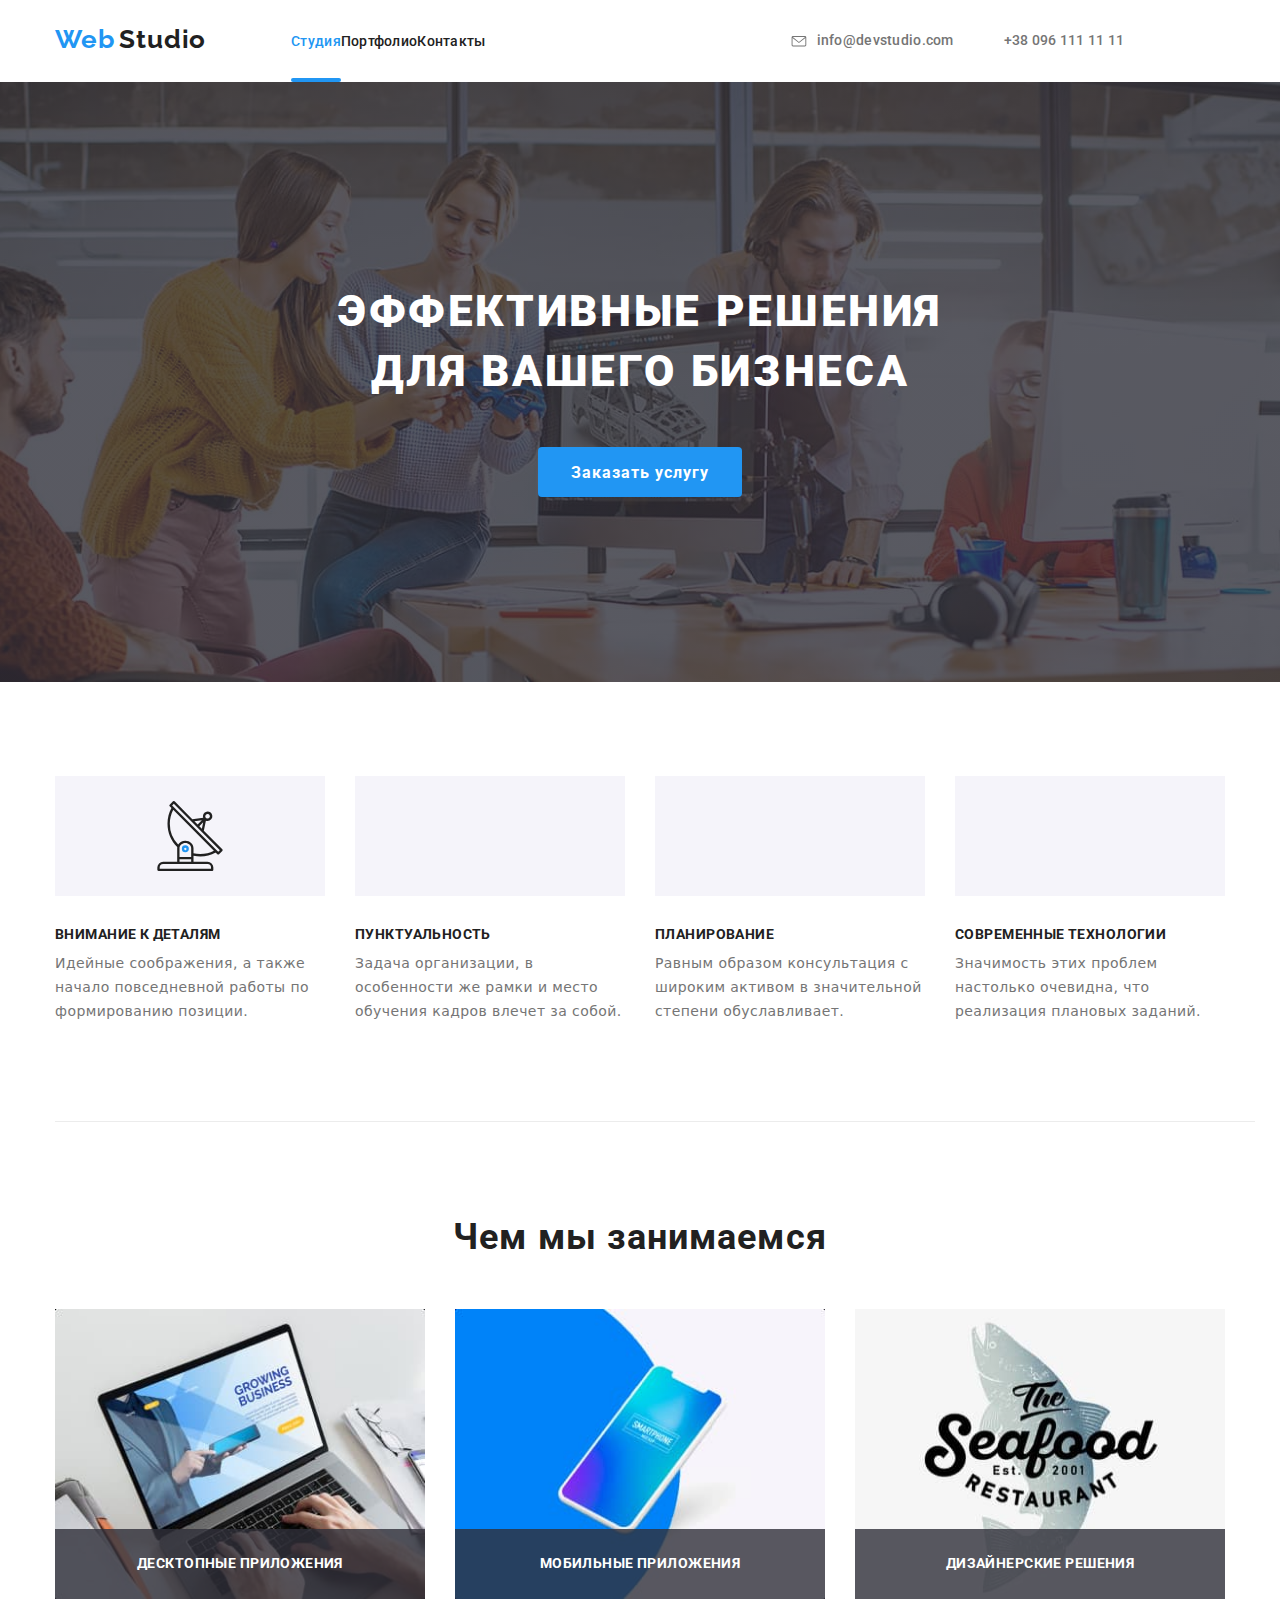
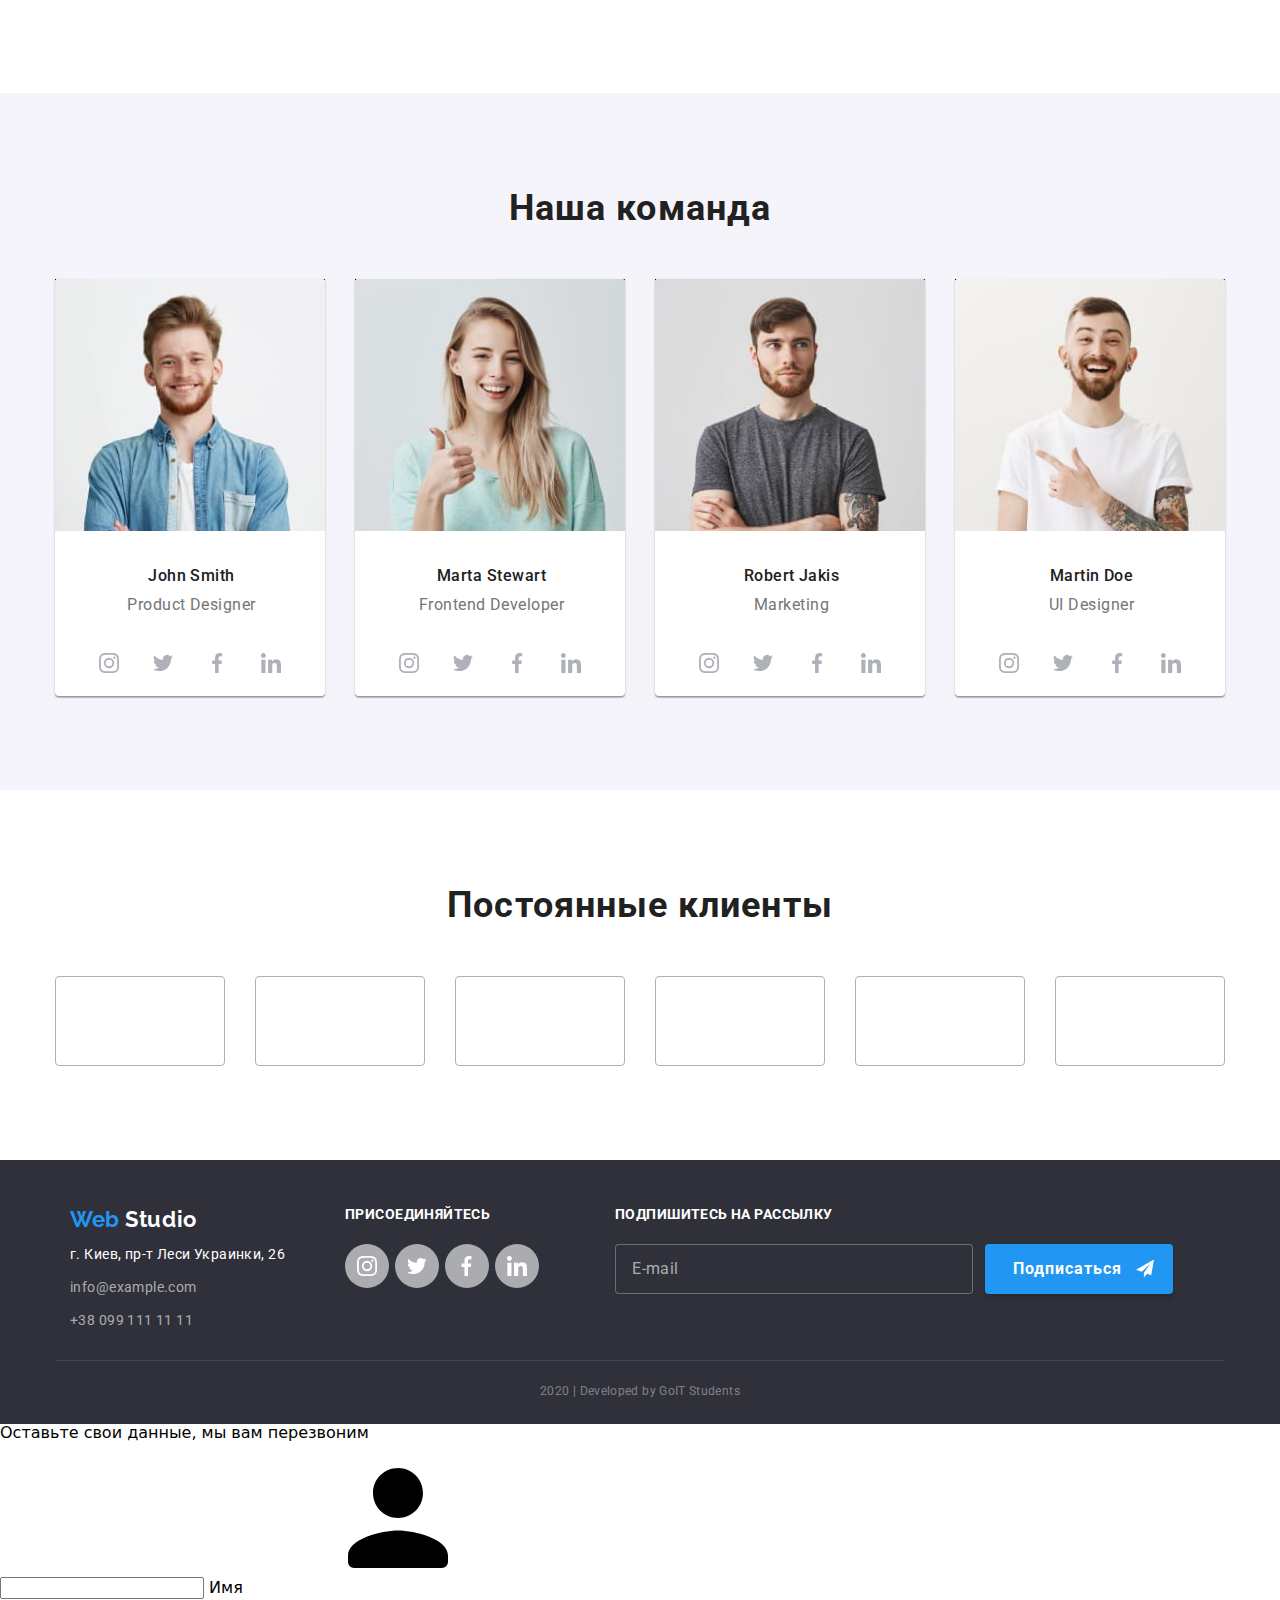
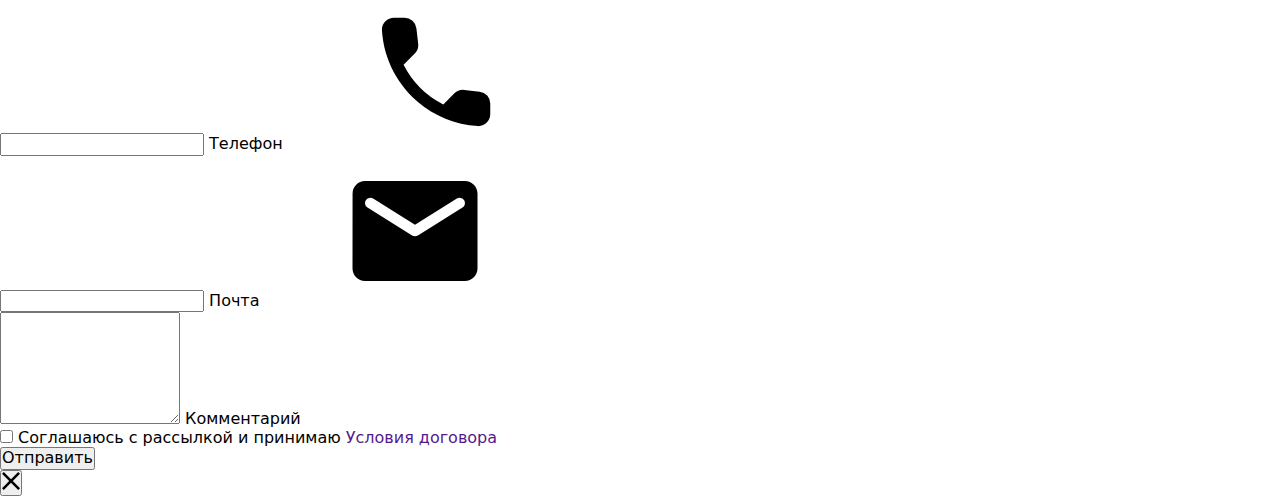
==== commit 01fe7325: "первая страница" ====
--- a/index.html
+++ b/index.html
@@ -6,24 +6,19 @@
       rel="stylesheet"
       href="https://cdnjs.cloudflare.com/ajax/libs/modern-normalize/0.6.0/modern-normalize.min.css"
     />
-    <link rel="stylesheet" href="./css/index.css" />
+    <link rel="stylesheet" href="./css/main.min.css" />
     <link
       href="https://fonts.googleapis.com/css2?family=Raleway:wght@400;500;700&family=Roboto:wght@400;500;700&display=swap"
       rel="stylesheet"
     />
-    <style>
-      a {
-        text-decoration: none;
-      }
-    </style>
   </head>
   <body>
     <header>
       <div class="container">
       <div class="site-nav">
             <a class="logotype" href="">
-            <span class="accent">Web</span>
-            <span class="logo">Studio</span>
+            <span class="accent-text">Web</span>
+            <span class="regular-text">Studio</span>
           </a>
           <nav>
           <ul class="main-navigation">
@@ -31,9 +26,9 @@
               <a class="link-current" href="./index.html">Студия</a>
             </li>
             <li class="nav1">
-              <a href="./portfolio.html">Портфолио</a>
-            </li>
-            <li class="nav1"><a href="">Контакты</a></li>
+              <a class="nav1-url" href="./portfolio.html">Портфолио</a>
+            </li>
+            <li class="nav1"><a class="nav1-url" href="">Контакты</a></li>
           </ul>
         </nav>
           <ul class="mail">
--- a/css/main.min.css
+++ b/css/main.min.css
@@ -0,0 +1,2 @@
+html{-webkit-box-sizing:border-box;box-sizing:border-box}*,*::before,*::after{margin:0;padding:0;-webkit-box-sizing:inherit;box-sizing:inherit}a{text-decoration:none;margin:0px;padding:0px}li{list-style-type:none;margin:0px;padding:0px}.container{width:1200px;padding-left:15px;padding-right:15px;margin-left:auto;margin-right:auto}.site-nav{display:-webkit-box;display:-ms-flexbox;display:flex}.logotype{display:block;padding-top:24px;padding-bottom:25px}.accent-text,.regular-text{font-family:"Raleway",sans-serif;font-style:normal;font-weight:bold;font-size:26px;line-height:1.19;letter-spacing:0.03em}.accent-text{color:#2196f3}.regular-text{color:#212121}.main-navigation{display:-webkit-box;display:-ms-flexbox;display:flex;margin-left:85px}.main-navigation li a{color:#212121;font-family:"Roboto",sans-serif;font-style:normal;font-weight:500;font-size:14px;line-height:1.14;letter-spacing:0.02em}.nav1{padding-top:32px;padding-bottom:32px;-webkit-transition-property:color;transition-property:color;-webkit-transition-duration:250ms;transition-duration:250ms;-webkit-transition-timing-function:cubic-bezier(0.4, 0, 0.2, 1);transition-timing-function:cubic-bezier(0.4, 0, 0.2, 1);position:relative}.nav1-url:hover,.nav1-url:focus{color:#2196f3}.main-navigation .nav1-url+.nav1-url{margin-left:50px}.link-current{color:#2196f3}.link-current::after{content:"";display:block;width:100%;height:4px;background:#2196f3;border-radius:2px;position:absolute;left:0;bottom:0}.link-current:hover,.link-current:focus{color:#2196f3}.main-navigation .link-current{color:#2196f3}.mail{display:-webkit-box;display:-ms-flexbox;display:flex;-webkit-box-align:center;-ms-flex-align:center;align-items:center;padding-top:32px;padding-bottom:32px;margin-left:305px}.mail .mail1+.mail1{margin-left:30px}.icon-flex{display:-webkit-box;display:-ms-flexbox;display:flex;-webkit-box-align:center;-ms-flex-align:center;align-items:center;-webkit-transition-property:fill;transition-property:fill;-webkit-transition-duration:250ms;transition-duration:250ms;-webkit-transition-timing-function:cubic-bezier(0.4, 0, 0.2, 1);transition-timing-function:cubic-bezier(0.4, 0, 0.2, 1)}.icon-flex:hover,.icon-flex:focus{fill:#2196f3;color:#2196f3}.mail li a{color:#757575;font-family:"Roboto",sans-serif;font-style:normal;font-weight:500;font-size:14px;line-height:1.14;letter-spacing:0.02em;-webkit-transition-property:color;transition-property:color;-webkit-transition-duration:250ms;transition-duration:250ms;-webkit-transition-timing-function:cubic-bezier(0.4, 0, 0.2, 1);transition-timing-function:cubic-bezier(0.4, 0, 0.2, 1)}.mail1-icon,.mail1-icon2{margin-right:10px;fill:#757575;-webkit-transition-property:fill;transition-property:fill;-webkit-transition-duration:250ms;transition-duration:250ms;-webkit-transition-timing-function:cubic-bezier(0.4, 0, 0.2, 1);transition-timing-function:cubic-bezier(0.4, 0, 0.2, 1);fill:currentColor}.mail1-icon{width:16px;height:11px}.mail1-icon2{width:10px;height:15px}.hero{color:#fff;font-family:"Roboto",sans-serif;font-style:normal;font-weight:900;font-size:44px;line-height:1.36;letter-spacing:0.06em;text-transform:uppercase;width:646px}.hero-order{padding-top:200px;margin:auto;text-align:center;-webkit-box-align:center;-ms-flex-align:center;align-items:center;display:-webkit-box;display:-ms-flexbox;display:flex;-webkit-box-orient:vertical;-webkit-box-direction:normal;-ms-flex-direction:column;flex-direction:column;background-position:center;background-repeat:no-repeat;background-size:cover;height:600px;max-width:1600px;background-image:-webkit-gradient(linear, left top, right top, from(rgba(47,48,58,0.8)), to(rgba(47,48,58,0.8))),url(../jpg/hero.jpg);background-image:linear-gradient(to right, rgba(47,48,58,0.8), rgba(47,48,58,0.8)),url(../jpg/hero.jpg)}.order-service{color:#fff;background-color:#2196f3;font-family:"Roboto",sans-serif;font-style:normal;font-weight:bold;font-size:16px;line-height:1.87;display:-webkit-box;display:-ms-flexbox;display:flex;letter-spacing:0.06em;display:inline-block;text-decoration:none;border:1px solid transparent;border-radius:4px;min-width:200px;height:50px;margin-top:45px;padding-top:10px;padding-bottom:10px;padding-right:32px;padding-left:32px;cursor:pointer}.benefits-head{color:#212121;font-family:"Roboto",sans-serif;font-style:normal;font-weight:bold;font-size:14px;line-height:16px;letter-spacing:0.03em;text-transform:uppercase;margin-top:30px;margin-bottom:10px}.benefits{display:-webkit-box;display:-ms-flexbox;display:flex;-ms-flex-wrap:wrap;flex-wrap:wrap;padding-top:94px;padding-bottom:94px;width:1200px;border-bottom:1px solid #ececec}.benefits .benefits-element{height:251px;width:270px}.benefits .benefits-element+.benefits-element{margin-left:30px}.benefits-descr{color:#757575;font-weight:normal;font-size:14px;line-height:1.71;letter-spacing:0.03em;margin-top:0px;margin-bottom:0px}.picture-background{display:inline-block;text-decoration:none;width:270px;height:120px;padding-top:25px;padding-bottom:25px;padding-left:100px;padding-right:100px;background-color:#f5f4fa}.antenna,.clock,.monitor,.cosmonaut{width:70px;height:70px}.directions{padding-top:94px;padding-bottom:94px}.head-2-descr{color:#212121;font-family:"Roboto",sans-serif;font-style:normal;font-weight:bold;font-size:36px;line-height:1.17;text-align:center;letter-spacing:0.03em;margin-bottom:50px}.work{display:-webkit-box;display:-ms-flexbox;display:flex;-webkit-box-pack:justify;-ms-flex-pack:justify;justify-content:space-between}.work-head{color:#fff;background-color:rgba(47,48,58,0.8);font-family:"Roboto",sans-serif;font-style:normal;font-weight:bold;font-size:14px;line-height:1.14;letter-spacing:0.03em;text-transform:uppercase;display:inline-block;text-decoration:none;text-align:center;width:370px;margin:0px;vertical-align:middle;padding-top:27px;padding-bottom:27px;position:absolute;left:0;bottom:0}.work-element{position:relative}.work .work-element+.work-element{margin-left:30px}.image-work{display:block}.our-team{padding-top:94px;padding-bottom:94px;background-color:#f5f4fa}.team{display:-webkit-box;display:-ms-flexbox;display:flex;-webkit-box-pack:justify;-ms-flex-pack:justify;justify-content:space-between}.team .team-element{height:417px;width:270px;background-color:#ffffff;border-bottom-right-radius:4px;border-bottom-left-radius:4px;-webkit-box-shadow:0px 2px 1px rgba(0,0,0,0.2),0px 1px 1px rgba(0,0,0,0.14),0px 1px 3px rgba(0,0,0,0.12);box-shadow:0px 2px 1px rgba(0,0,0,0.2),0px 1px 1px rgba(0,0,0,0.14),0px 1px 3px rgba(0,0,0,0.12);margin-top:0px;margin-bottom:0px}.team .team-element+.team-element{margin-left:30px}.name{color:#212121;font-family:"Roboto",sans-serif;font-style:normal;font-weight:500;font-size:16px;line-height:1.19;letter-spacing:0.03em;padding-top:30px;padding-bottom:10px;margin:0px}.job{color:#757575;font-family:"Roboto",sans-serif;font-style:normal;font-weight:normal;font-size:16px;line-height:1.19;letter-spacing:0.03em;padding-bottom:30px;margin:0px}.h2{margin-bottom:0px;margin-top:0px}.name-job{display:inline-block;text-decoration:none;text-align:center;width:273px;height:105px}.icons{display:-webkit-box;display:-ms-flexbox;display:flex;-ms-flex-wrap:wrap;flex-wrap:wrap;margin-left:32px;margin-right:31px}.icons .icons-element+.icons-element{margin-left:10px}.icons-element-url{display:-webkit-box;display:-ms-flexbox;display:flex;-webkit-box-pack:center;-ms-flex-pack:center;justify-content:center;-webkit-box-align:center;-ms-flex-align:center;align-items:center}.icon-svg{width:44px;height:44px;border-radius:50%;fill:#afb1b8;-webkit-transition-property:background-color, fill;transition-property:background-color, fill;-webkit-transition-duration:250ms;transition-duration:250ms;-webkit-transition-timing-function:cubic-bezier(0.4, 0, 0.2, 1);transition-timing-function:cubic-bezier(0.4, 0, 0.2, 1)}.icon-svg:hover,.icon-svg:focus{background-color:#2196f3;fill:#ffffff}.comapanies{display:-webkit-box;display:-ms-flexbox;display:flex;-ms-flex-wrap:wrap;flex-wrap:wrap}.comapanies .comapanies-example+.comapanies-example{margin-left:30px}.companies-hover{display:inline-block;width:170px;height:90px;border:1px solid #afb1b8;border-radius:4px;display:-webkit-box;display:-ms-flexbox;display:flex;-webkit-box-pack:center;-ms-flex-pack:center;justify-content:center;-webkit-box-align:center;-ms-flex-align:center;align-items:center;-webkit-transition-property:border, border-radius;transition-property:border, border-radius;-webkit-transition-duration:250ms;transition-duration:250ms;-webkit-transition-timing-function:cubic-bezier(0.4, 0, 0.2, 1);transition-timing-function:cubic-bezier(0.4, 0, 0.2, 1);fill:#afb1b8}.companies-hover:hover,.companies-hover:focus{border:1px solid #2196f3;border-radius:4px;fill:#2196f3}.clients{padding-top:94px;padding-bottom:94px}.icon-companies,.icon-companies2{-webkit-transition-property:fill;transition-property:fill;-webkit-transition-duration:250ms;transition-duration:250ms;-webkit-transition-timing-function:cubic-bezier(0.4, 0, 0.2, 1);transition-timing-function:cubic-bezier(0.4, 0, 0.2, 1);fill:#afb1b8}.icon-companies{width:50px;height:50px}.icon-companies2{width:70px;height:50px}.flex-footer{display:-webkit-box;display:-ms-flexbox;display:flex;padding-top:47px;padding-bottom:28px;padding-left:15px;padding-right:15px;border-bottom:1px solid rgba(255,255,255,0.1)}.flex-footer .footer-element+.footer-element{margin-left:60px}.social-icon-footer{display:-webkit-box;display:-ms-flexbox;display:flex;-ms-flex-wrap:wrap;flex-wrap:wrap}.social-icon-footer .social-element{height:20px;width:20px}.social-icon-footer .social-element+.social-element{margin-left:30px}.social-element-url{width:44px;height:44px;border-radius:50px;display:-webkit-box;display:-ms-flexbox;display:flex;-webkit-box-pack:center;-ms-flex-pack:center;justify-content:center;-webkit-box-align:center;-ms-flex-align:center;align-items:center;background-color:rgba(255,255,255,0.6);-webkit-transition-property:background-color;transition-property:background-color;-webkit-transition-duration:250ms;transition-duration:250ms;-webkit-transition-timing-function:cubic-bezier(0.4, 0, 0.2, 1);transition-timing-function:cubic-bezier(0.4, 0, 0.2, 1)}.social-element-url:hover,.social-element-url:focus{background-color:#2196f3}.logo2,.accent2{font-family:Raleway;font-style:normal;font-weight:bold;font-size:22px;line-height:1.18;letter-spacing:0.03em}.logo2{color:#fff}.accent2{color:#2196f3}.footer-class{background-color:#2f303a}.adress-footer,.mail-footer,.number-footer{font-family:"Roboto",sans-serif;font-style:normal;font-weight:normal;font-size:14px;line-height:1.71;letter-spacing:0.03em}.adress-footer{color:#fff;margin-top:10px}.mail-footer{color:rgba(255,255,255,0.6);margin-top:9px}.number-footer{color:rgba(255,255,255,0.6);margin-top:9px}.icon-footer2{width:20px;height:20px}.join{color:#fff;font-family:"Roboto",sans-serif;font-style:normal;font-weight:bold;font-size:14px;line-height:1.14;letter-spacing:0.03em;text-transform:uppercase;margin-bottom:21px}.developed{font-family:"Roboto",sans-serif;font-style:normal;font-weight:normal;font-size:12px;line-height:2;letter-spacing:0.03em;color:rgba(255,255,255,0.4);display:block;text-align:center;padding-top:18px;padding-bottom:21px;-webkit-box-align:center;-ms-flex-align:center;align-items:center}.sub-header{color:#fff;font-family:"Roboto",sans-serif;font-style:normal;font-weight:bold;font-size:14px;line-height:1.14;letter-spacing:0.03em;text-transform:uppercase;margin-bottom:21px}.footer-element2{margin-left:100px}.footer-svg-send{position:relative;width:18px;height:18px;bottom:0;-webkit-transform:translate(50%, 20%);transform:translate(50%, 20%)}.form-footer{display:-webkit-box;display:-ms-flexbox;display:flex}.submit-footer{position:absolute;background-color:#2196f3;padding-top:10px;padding-bottom:10px;padding-left:28px;padding-right:28px;font-family:"Roboto",sans-serif;font-style:normal;font-weight:bold;font-size:16px;line-height:30px;-webkit-box-align:center;-ms-flex-align:center;align-items:center;text-align:center;letter-spacing:0.06em;color:#fff;margin-left:12px;border-radius:4px;-webkit-box-shadow:0px 4px 4px rgba(0,0,0,0.15);box-shadow:0px 4px 4px rgba(0,0,0,0.15);position:relative;cursor:pointer;border:none}.input-footer{background-color:#2f303a;border:1px solid rgba(255,255,255,0.3);width:358px;height:50px;padding-left:16px;border-radius:4px;color:rgba(255,255,255,0.6)}::-webkit-input-placeholder{font-family:"Roboto",sans-serif;font-style:normal;font-weight:normal;font-size:16px;line-height:20px;letter-spacing:0.03em;color:rgba(255,255,255,0.6)}
+/*# sourceMappingURL=main.min.css.map */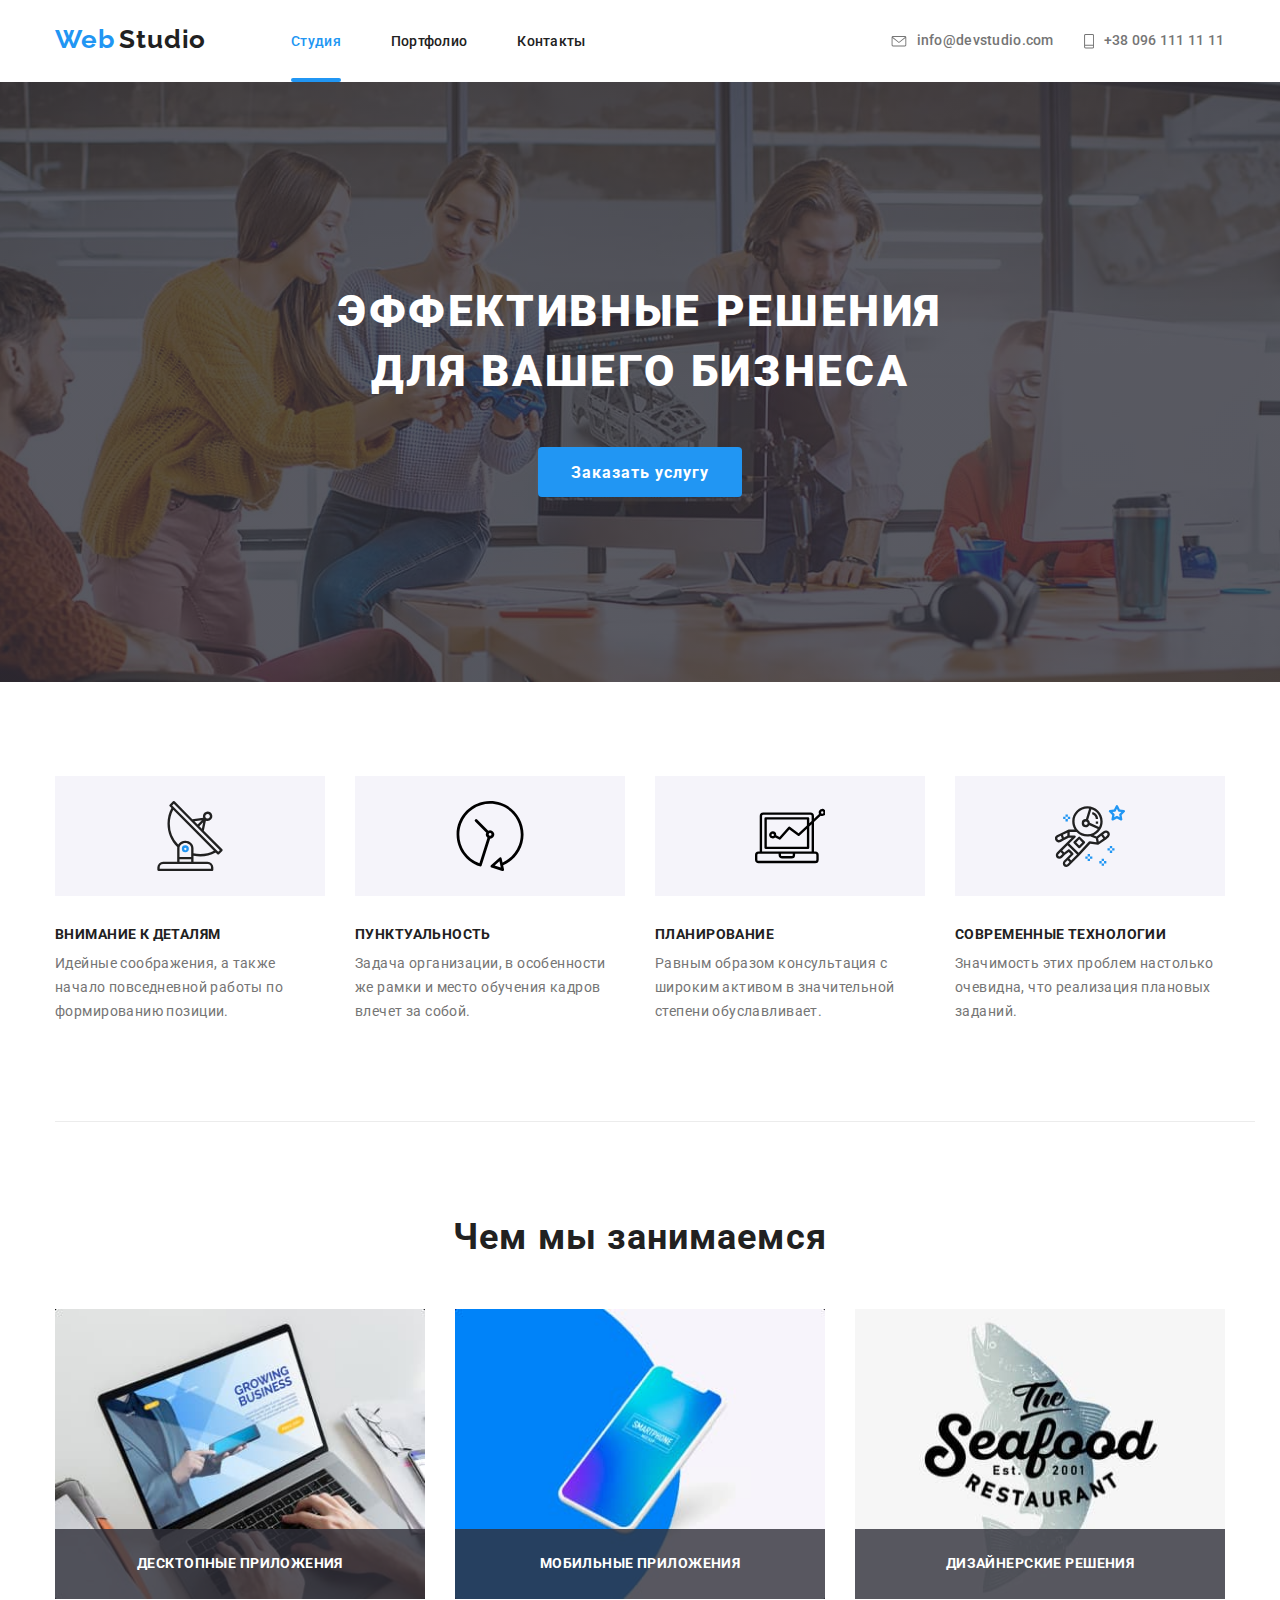
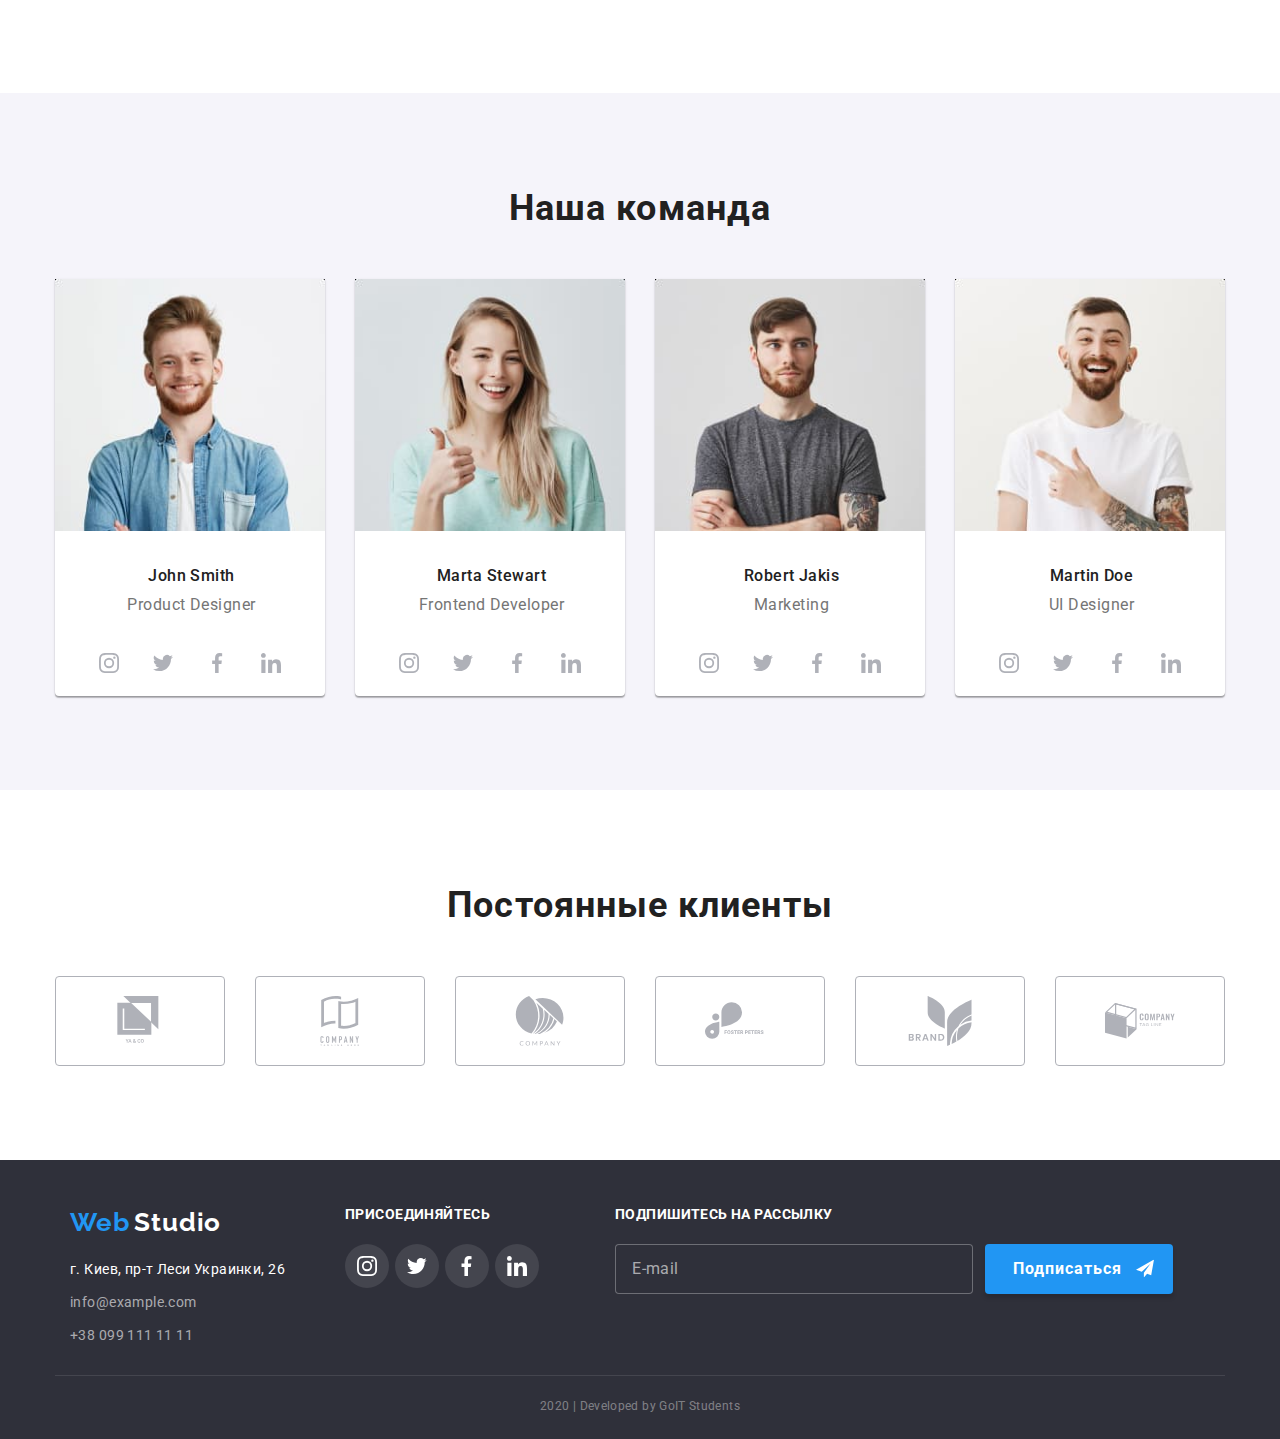
==== commit 4dd06227: "финальные доработки" ====
--- a/index.html
+++ b/index.html
@@ -343,8 +343,9 @@
       <div class="container">
         <div class="flex-footer">
           <div class="footer-element">
-            <a href="">
-              <span class="accent2">Web</span> <span class="logo2">Studio</span>
+            <a class="logotype2" href="">
+              <span class="accent-text">Web</span>
+              <span class="regular-text2">Studio</span>
             </a>
             <address>
               <p class="adress-footer">г. Киев, пр-т Леси Украинки, 26</p>
--- a/css/main.min.css
+++ b/css/main.min.css
@@ -1,2 +1,2 @@
-html{-webkit-box-sizing:border-box;box-sizing:border-box}*,*::before,*::after{margin:0;padding:0;-webkit-box-sizing:inherit;box-sizing:inherit}a{text-decoration:none;margin:0px;padding:0px}li{list-style-type:none;margin:0px;padding:0px}.container{width:1200px;padding-left:15px;padding-right:15px;margin-left:auto;margin-right:auto}.site-nav{display:-webkit-box;display:-ms-flexbox;display:flex}.logotype{display:block;padding-top:24px;padding-bottom:25px}.accent-text,.regular-text{font-family:"Raleway",sans-serif;font-style:normal;font-weight:bold;font-size:26px;line-height:1.19;letter-spacing:0.03em}.accent-text{color:#2196f3}.regular-text{color:#212121}.main-navigation{display:-webkit-box;display:-ms-flexbox;display:flex;margin-left:85px}.main-navigation li a{color:#212121;font-family:"Roboto",sans-serif;font-style:normal;font-weight:500;font-size:14px;line-height:1.14;letter-spacing:0.02em}.nav1{padding-top:32px;padding-bottom:32px;-webkit-transition-property:color;transition-property:color;-webkit-transition-duration:250ms;transition-duration:250ms;-webkit-transition-timing-function:cubic-bezier(0.4, 0, 0.2, 1);transition-timing-function:cubic-bezier(0.4, 0, 0.2, 1);position:relative}.nav1-url:hover,.nav1-url:focus{color:#2196f3}.main-navigation .nav1-url+.nav1-url{margin-left:50px}.link-current{color:#2196f3}.link-current::after{content:"";display:block;width:100%;height:4px;background:#2196f3;border-radius:2px;position:absolute;left:0;bottom:0}.link-current:hover,.link-current:focus{color:#2196f3}.main-navigation .link-current{color:#2196f3}.mail{display:-webkit-box;display:-ms-flexbox;display:flex;-webkit-box-align:center;-ms-flex-align:center;align-items:center;padding-top:32px;padding-bottom:32px;margin-left:305px}.mail .mail1+.mail1{margin-left:30px}.icon-flex{display:-webkit-box;display:-ms-flexbox;display:flex;-webkit-box-align:center;-ms-flex-align:center;align-items:center;-webkit-transition-property:fill;transition-property:fill;-webkit-transition-duration:250ms;transition-duration:250ms;-webkit-transition-timing-function:cubic-bezier(0.4, 0, 0.2, 1);transition-timing-function:cubic-bezier(0.4, 0, 0.2, 1)}.icon-flex:hover,.icon-flex:focus{fill:#2196f3;color:#2196f3}.mail li a{color:#757575;font-family:"Roboto",sans-serif;font-style:normal;font-weight:500;font-size:14px;line-height:1.14;letter-spacing:0.02em;-webkit-transition-property:color;transition-property:color;-webkit-transition-duration:250ms;transition-duration:250ms;-webkit-transition-timing-function:cubic-bezier(0.4, 0, 0.2, 1);transition-timing-function:cubic-bezier(0.4, 0, 0.2, 1)}.mail1-icon,.mail1-icon2{margin-right:10px;fill:#757575;-webkit-transition-property:fill;transition-property:fill;-webkit-transition-duration:250ms;transition-duration:250ms;-webkit-transition-timing-function:cubic-bezier(0.4, 0, 0.2, 1);transition-timing-function:cubic-bezier(0.4, 0, 0.2, 1);fill:currentColor}.mail1-icon{width:16px;height:11px}.mail1-icon2{width:10px;height:15px}.hero{color:#fff;font-family:"Roboto",sans-serif;font-style:normal;font-weight:900;font-size:44px;line-height:1.36;letter-spacing:0.06em;text-transform:uppercase;width:646px}.hero-order{padding-top:200px;margin:auto;text-align:center;-webkit-box-align:center;-ms-flex-align:center;align-items:center;display:-webkit-box;display:-ms-flexbox;display:flex;-webkit-box-orient:vertical;-webkit-box-direction:normal;-ms-flex-direction:column;flex-direction:column;background-position:center;background-repeat:no-repeat;background-size:cover;height:600px;max-width:1600px;background-image:-webkit-gradient(linear, left top, right top, from(rgba(47,48,58,0.8)), to(rgba(47,48,58,0.8))),url(../jpg/hero.jpg);background-image:linear-gradient(to right, rgba(47,48,58,0.8), rgba(47,48,58,0.8)),url(../jpg/hero.jpg)}.order-service{color:#fff;background-color:#2196f3;font-family:"Roboto",sans-serif;font-style:normal;font-weight:bold;font-size:16px;line-height:1.87;display:-webkit-box;display:-ms-flexbox;display:flex;letter-spacing:0.06em;display:inline-block;text-decoration:none;border:1px solid transparent;border-radius:4px;min-width:200px;height:50px;margin-top:45px;padding-top:10px;padding-bottom:10px;padding-right:32px;padding-left:32px;cursor:pointer}.benefits-head{color:#212121;font-family:"Roboto",sans-serif;font-style:normal;font-weight:bold;font-size:14px;line-height:16px;letter-spacing:0.03em;text-transform:uppercase;margin-top:30px;margin-bottom:10px}.benefits{display:-webkit-box;display:-ms-flexbox;display:flex;-ms-flex-wrap:wrap;flex-wrap:wrap;padding-top:94px;padding-bottom:94px;width:1200px;border-bottom:1px solid #ececec}.benefits .benefits-element{height:251px;width:270px}.benefits .benefits-element+.benefits-element{margin-left:30px}.benefits-descr{color:#757575;font-weight:normal;font-size:14px;line-height:1.71;letter-spacing:0.03em;margin-top:0px;margin-bottom:0px}.picture-background{display:inline-block;text-decoration:none;width:270px;height:120px;padding-top:25px;padding-bottom:25px;padding-left:100px;padding-right:100px;background-color:#f5f4fa}.antenna,.clock,.monitor,.cosmonaut{width:70px;height:70px}.directions{padding-top:94px;padding-bottom:94px}.head-2-descr{color:#212121;font-family:"Roboto",sans-serif;font-style:normal;font-weight:bold;font-size:36px;line-height:1.17;text-align:center;letter-spacing:0.03em;margin-bottom:50px}.work{display:-webkit-box;display:-ms-flexbox;display:flex;-webkit-box-pack:justify;-ms-flex-pack:justify;justify-content:space-between}.work-head{color:#fff;background-color:rgba(47,48,58,0.8);font-family:"Roboto",sans-serif;font-style:normal;font-weight:bold;font-size:14px;line-height:1.14;letter-spacing:0.03em;text-transform:uppercase;display:inline-block;text-decoration:none;text-align:center;width:370px;margin:0px;vertical-align:middle;padding-top:27px;padding-bottom:27px;position:absolute;left:0;bottom:0}.work-element{position:relative}.work .work-element+.work-element{margin-left:30px}.image-work{display:block}.our-team{padding-top:94px;padding-bottom:94px;background-color:#f5f4fa}.team{display:-webkit-box;display:-ms-flexbox;display:flex;-webkit-box-pack:justify;-ms-flex-pack:justify;justify-content:space-between}.team .team-element{height:417px;width:270px;background-color:#ffffff;border-bottom-right-radius:4px;border-bottom-left-radius:4px;-webkit-box-shadow:0px 2px 1px rgba(0,0,0,0.2),0px 1px 1px rgba(0,0,0,0.14),0px 1px 3px rgba(0,0,0,0.12);box-shadow:0px 2px 1px rgba(0,0,0,0.2),0px 1px 1px rgba(0,0,0,0.14),0px 1px 3px rgba(0,0,0,0.12);margin-top:0px;margin-bottom:0px}.team .team-element+.team-element{margin-left:30px}.name{color:#212121;font-family:"Roboto",sans-serif;font-style:normal;font-weight:500;font-size:16px;line-height:1.19;letter-spacing:0.03em;padding-top:30px;padding-bottom:10px;margin:0px}.job{color:#757575;font-family:"Roboto",sans-serif;font-style:normal;font-weight:normal;font-size:16px;line-height:1.19;letter-spacing:0.03em;padding-bottom:30px;margin:0px}.h2{margin-bottom:0px;margin-top:0px}.name-job{display:inline-block;text-decoration:none;text-align:center;width:273px;height:105px}.icons{display:-webkit-box;display:-ms-flexbox;display:flex;-ms-flex-wrap:wrap;flex-wrap:wrap;margin-left:32px;margin-right:31px}.icons .icons-element+.icons-element{margin-left:10px}.icons-element-url{display:-webkit-box;display:-ms-flexbox;display:flex;-webkit-box-pack:center;-ms-flex-pack:center;justify-content:center;-webkit-box-align:center;-ms-flex-align:center;align-items:center}.icon-svg{width:44px;height:44px;border-radius:50%;fill:#afb1b8;-webkit-transition-property:background-color, fill;transition-property:background-color, fill;-webkit-transition-duration:250ms;transition-duration:250ms;-webkit-transition-timing-function:cubic-bezier(0.4, 0, 0.2, 1);transition-timing-function:cubic-bezier(0.4, 0, 0.2, 1)}.icon-svg:hover,.icon-svg:focus{background-color:#2196f3;fill:#ffffff}.comapanies{display:-webkit-box;display:-ms-flexbox;display:flex;-ms-flex-wrap:wrap;flex-wrap:wrap}.comapanies .comapanies-example+.comapanies-example{margin-left:30px}.companies-hover{display:inline-block;width:170px;height:90px;border:1px solid #afb1b8;border-radius:4px;display:-webkit-box;display:-ms-flexbox;display:flex;-webkit-box-pack:center;-ms-flex-pack:center;justify-content:center;-webkit-box-align:center;-ms-flex-align:center;align-items:center;-webkit-transition-property:border, border-radius;transition-property:border, border-radius;-webkit-transition-duration:250ms;transition-duration:250ms;-webkit-transition-timing-function:cubic-bezier(0.4, 0, 0.2, 1);transition-timing-function:cubic-bezier(0.4, 0, 0.2, 1);fill:#afb1b8}.companies-hover:hover,.companies-hover:focus{border:1px solid #2196f3;border-radius:4px;fill:#2196f3}.clients{padding-top:94px;padding-bottom:94px}.icon-companies,.icon-companies2{-webkit-transition-property:fill;transition-property:fill;-webkit-transition-duration:250ms;transition-duration:250ms;-webkit-transition-timing-function:cubic-bezier(0.4, 0, 0.2, 1);transition-timing-function:cubic-bezier(0.4, 0, 0.2, 1);fill:#afb1b8}.icon-companies{width:50px;height:50px}.icon-companies2{width:70px;height:50px}.flex-footer{display:-webkit-box;display:-ms-flexbox;display:flex;padding-top:47px;padding-bottom:28px;padding-left:15px;padding-right:15px;border-bottom:1px solid rgba(255,255,255,0.1)}.flex-footer .footer-element+.footer-element{margin-left:60px}.social-icon-footer{display:-webkit-box;display:-ms-flexbox;display:flex;-ms-flex-wrap:wrap;flex-wrap:wrap}.social-icon-footer .social-element{height:20px;width:20px}.social-icon-footer .social-element+.social-element{margin-left:30px}.social-element-url{width:44px;height:44px;border-radius:50px;display:-webkit-box;display:-ms-flexbox;display:flex;-webkit-box-pack:center;-ms-flex-pack:center;justify-content:center;-webkit-box-align:center;-ms-flex-align:center;align-items:center;background-color:rgba(255,255,255,0.6);-webkit-transition-property:background-color;transition-property:background-color;-webkit-transition-duration:250ms;transition-duration:250ms;-webkit-transition-timing-function:cubic-bezier(0.4, 0, 0.2, 1);transition-timing-function:cubic-bezier(0.4, 0, 0.2, 1)}.social-element-url:hover,.social-element-url:focus{background-color:#2196f3}.logo2,.accent2{font-family:Raleway;font-style:normal;font-weight:bold;font-size:22px;line-height:1.18;letter-spacing:0.03em}.logo2{color:#fff}.accent2{color:#2196f3}.footer-class{background-color:#2f303a}.adress-footer,.mail-footer,.number-footer{font-family:"Roboto",sans-serif;font-style:normal;font-weight:normal;font-size:14px;line-height:1.71;letter-spacing:0.03em}.adress-footer{color:#fff;margin-top:10px}.mail-footer{color:rgba(255,255,255,0.6);margin-top:9px}.number-footer{color:rgba(255,255,255,0.6);margin-top:9px}.icon-footer2{width:20px;height:20px}.join{color:#fff;font-family:"Roboto",sans-serif;font-style:normal;font-weight:bold;font-size:14px;line-height:1.14;letter-spacing:0.03em;text-transform:uppercase;margin-bottom:21px}.developed{font-family:"Roboto",sans-serif;font-style:normal;font-weight:normal;font-size:12px;line-height:2;letter-spacing:0.03em;color:rgba(255,255,255,0.4);display:block;text-align:center;padding-top:18px;padding-bottom:21px;-webkit-box-align:center;-ms-flex-align:center;align-items:center}.sub-header{color:#fff;font-family:"Roboto",sans-serif;font-style:normal;font-weight:bold;font-size:14px;line-height:1.14;letter-spacing:0.03em;text-transform:uppercase;margin-bottom:21px}.footer-element2{margin-left:100px}.footer-svg-send{position:relative;width:18px;height:18px;bottom:0;-webkit-transform:translate(50%, 20%);transform:translate(50%, 20%)}.form-footer{display:-webkit-box;display:-ms-flexbox;display:flex}.submit-footer{position:absolute;background-color:#2196f3;padding-top:10px;padding-bottom:10px;padding-left:28px;padding-right:28px;font-family:"Roboto",sans-serif;font-style:normal;font-weight:bold;font-size:16px;line-height:30px;-webkit-box-align:center;-ms-flex-align:center;align-items:center;text-align:center;letter-spacing:0.06em;color:#fff;margin-left:12px;border-radius:4px;-webkit-box-shadow:0px 4px 4px rgba(0,0,0,0.15);box-shadow:0px 4px 4px rgba(0,0,0,0.15);position:relative;cursor:pointer;border:none}.input-footer{background-color:#2f303a;border:1px solid rgba(255,255,255,0.3);width:358px;height:50px;padding-left:16px;border-radius:4px;color:rgba(255,255,255,0.6)}::-webkit-input-placeholder{font-family:"Roboto",sans-serif;font-style:normal;font-weight:normal;font-size:16px;line-height:20px;letter-spacing:0.03em;color:rgba(255,255,255,0.6)}
+.main-navigation li a,.mail li a,.hero,.order-service,.benefits-head,.benefits-descr,.head-2-descr,.work-head,.name,.job,.adress-footer,.mail-footer,.number-footer,.join,.developed,.sub-header,.submit-footer,::-webkit-input-placeholder,.modal-slogan,.form-label,.form-label2,.form-label3,.contract,.confirm,.submit-modal,.button-element-button,.second-header,.filtrs,.desc-for-header,.slide::after{font-family:"Roboto",sans-serif;font-style:normal}html{-webkit-box-sizing:border-box;box-sizing:border-box}*,*::before,*::after{margin:0;padding:0;-webkit-box-sizing:inherit;box-sizing:inherit}a{text-decoration:none;margin:0px;padding:0px}li{list-style-type:none;margin:0px;padding:0px}.container{width:1200px;padding-left:15px;padding-right:15px;margin-left:auto;margin-right:auto}.site-nav{display:-webkit-box;display:-ms-flexbox;display:flex}.logotype{display:block;padding-top:24px;padding-bottom:25px}.accent-text{font-weight:bold;font-size:26px;line-height:1.19;letter-spacing:0.03em;font-family:"Raleway",sans-serif;font-style:normal;color:#2196f3}.regular-text{font-weight:bold;font-size:26px;line-height:1.19;letter-spacing:0.03em;font-family:"Raleway",sans-serif;font-style:normal;color:#212121}.main-navigation{display:-webkit-box;display:-ms-flexbox;display:flex;margin-left:85px}.main-navigation li a{color:#212121;font-weight:500;font-size:14px;line-height:1.14;letter-spacing:0.02em}.nav1{padding-top:32px;padding-bottom:32px;-webkit-transition-property:color;transition-property:color;-webkit-transition-duration:250ms;transition-duration:250ms;-webkit-transition-timing-function:cubic-bezier(0.4, 0, 0.2, 1);transition-timing-function:cubic-bezier(0.4, 0, 0.2, 1);position:relative}.main-navigation .nav1+.nav1{margin-left:50px}.nav1-url:hover,.nav1-url:focus{color:#2196f3}.link-current{color:#2196f3}.link-current::after{content:"";display:block;width:100%;height:4px;background:#2196f3;border-radius:2px;position:absolute;left:0;bottom:0}.link-current:hover,.link-current:focus{color:#2196f3}.main-navigation .link-current{color:#2196f3}.mail{display:-webkit-box;display:-ms-flexbox;display:flex;-webkit-box-align:center;-ms-flex-align:center;align-items:center;padding-top:32px;padding-bottom:32px;margin-left:305px}.mail .mail1+.mail1{margin-left:30px}.icon-flex{display:-webkit-box;display:-ms-flexbox;display:flex;-webkit-box-align:center;-ms-flex-align:center;align-items:center;-webkit-transition-property:fill;transition-property:fill;-webkit-transition-duration:250ms;transition-duration:250ms;-webkit-transition-timing-function:cubic-bezier(0.4, 0, 0.2, 1);transition-timing-function:cubic-bezier(0.4, 0, 0.2, 1)}.icon-flex:hover,.icon-flex:focus{fill:#2196f3;color:#2196f3}.mail li a{color:#757575;font-weight:500;font-size:14px;line-height:1.14;letter-spacing:0.02em;-webkit-transition-property:color;transition-property:color;-webkit-transition-duration:250ms;transition-duration:250ms;-webkit-transition-timing-function:cubic-bezier(0.4, 0, 0.2, 1);transition-timing-function:cubic-bezier(0.4, 0, 0.2, 1)}.mail1-icon,.mail1-icon2{margin-right:10px;fill:#757575;-webkit-transition-property:fill;transition-property:fill;-webkit-transition-duration:250ms;transition-duration:250ms;-webkit-transition-timing-function:cubic-bezier(0.4, 0, 0.2, 1);transition-timing-function:cubic-bezier(0.4, 0, 0.2, 1);fill:currentColor}.mail1-icon{width:16px;height:11px}.mail1-icon2{width:10px;height:15px}.hero{color:#fff;font-weight:900;font-size:44px;line-height:1.36;letter-spacing:0.06em;text-transform:uppercase;width:646px}.hero-order{padding-top:200px;margin:auto;text-align:center;-webkit-box-align:center;-ms-flex-align:center;align-items:center;display:-webkit-box;display:-ms-flexbox;display:flex;-webkit-box-orient:vertical;-webkit-box-direction:normal;-ms-flex-direction:column;flex-direction:column;background-position:center;background-repeat:no-repeat;background-size:cover;height:600px;max-width:1600px;background-image:-webkit-gradient(linear, left top, right top, from(rgba(47,48,58,0.8)), to(rgba(47,48,58,0.8))),url(../jpg/hero.jpg);background-image:linear-gradient(to right, rgba(47,48,58,0.8), rgba(47,48,58,0.8)),url(../jpg/hero.jpg)}.order-service{color:#fff;background-color:#2196f3;font-weight:bold;font-size:16px;line-height:1.87;display:-webkit-box;display:-ms-flexbox;display:flex;letter-spacing:0.06em;display:inline-block;text-decoration:none;border:1px solid transparent;border-radius:4px;min-width:200px;height:50px;margin-top:45px;padding-top:10px;padding-bottom:10px;padding-right:32px;padding-left:32px;cursor:pointer}.benefits-head{color:#212121;font-weight:bold;font-size:14px;line-height:16px;letter-spacing:0.03em;text-transform:uppercase;margin-top:30px;margin-bottom:10px}.benefits{display:-webkit-box;display:-ms-flexbox;display:flex;-ms-flex-wrap:wrap;flex-wrap:wrap;padding-top:94px;padding-bottom:94px;width:1200px;border-bottom:1px solid #ececec}.benefits .benefits-element{height:251px;width:270px}.benefits .benefits-element+.benefits-element{margin-left:30px}.benefits-descr{color:#757575;font-weight:normal;font-size:14px;line-height:1.71;letter-spacing:0.03em;margin-top:0px;margin-bottom:0px}.picture-background{display:inline-block;text-decoration:none;width:270px;height:120px;padding-top:25px;padding-bottom:25px;padding-left:100px;padding-right:100px;background-color:#f5f4fa}.antenna,.clock,.monitor,.cosmonaut{width:70px;height:70px}.directions{padding-top:94px;padding-bottom:94px}.head-2-descr{color:#212121;font-weight:bold;font-size:36px;line-height:1.17;text-align:center;letter-spacing:0.03em;margin-bottom:50px}.work{display:-webkit-box;display:-ms-flexbox;display:flex;-webkit-box-pack:justify;-ms-flex-pack:justify;justify-content:space-between}.work-head{color:#fff;background-color:rgba(47,48,58,0.8);font-weight:bold;font-size:14px;line-height:1.14;letter-spacing:0.03em;text-transform:uppercase;display:inline-block;text-decoration:none;text-align:center;width:370px;margin:0px;vertical-align:middle;padding-top:27px;padding-bottom:27px;position:absolute;left:0;bottom:0}.work-element{position:relative}.work .work-element+.work-element{margin-left:30px}.image-work{display:block}.our-team{padding-top:94px;padding-bottom:94px;background-color:#f5f4fa}.team{display:-webkit-box;display:-ms-flexbox;display:flex;-webkit-box-pack:justify;-ms-flex-pack:justify;justify-content:space-between}.team .team-element{height:417px;width:270px;background-color:#ffffff;border-bottom-right-radius:4px;border-bottom-left-radius:4px;-webkit-box-shadow:0px 2px 1px rgba(0,0,0,0.2),0px 1px 1px rgba(0,0,0,0.14),0px 1px 3px rgba(0,0,0,0.12);box-shadow:0px 2px 1px rgba(0,0,0,0.2),0px 1px 1px rgba(0,0,0,0.14),0px 1px 3px rgba(0,0,0,0.12);margin-top:0px;margin-bottom:0px}.team .team-element+.team-element{margin-left:30px}.name{color:#212121;font-weight:500;font-size:16px;line-height:1.19;letter-spacing:0.03em;padding-top:30px;padding-bottom:10px;margin:0px}.job{color:#757575;font-weight:normal;font-size:16px;line-height:1.19;letter-spacing:0.03em;padding-bottom:30px;margin:0px}.h2{margin-bottom:0px;margin-top:0px}.name-job{display:inline-block;text-decoration:none;text-align:center;width:273px;height:105px}.icons{display:-webkit-box;display:-ms-flexbox;display:flex;-ms-flex-wrap:wrap;flex-wrap:wrap;margin-left:32px;margin-right:31px}.icons .icons-element+.icons-element{margin-left:10px}.icons-element-url{display:-webkit-box;display:-ms-flexbox;display:flex;-webkit-box-pack:center;-ms-flex-pack:center;justify-content:center;-webkit-box-align:center;-ms-flex-align:center;align-items:center}.icon-svg{width:44px;height:44px;border-radius:50%;fill:#afb1b8;-webkit-transition-property:background-color, fill;transition-property:background-color, fill;-webkit-transition-duration:250ms;transition-duration:250ms;-webkit-transition-timing-function:cubic-bezier(0.4, 0, 0.2, 1);transition-timing-function:cubic-bezier(0.4, 0, 0.2, 1)}.icon-svg:hover,.icon-svg:focus{background-color:#2196f3;fill:#ffffff}.comapanies{display:-webkit-box;display:-ms-flexbox;display:flex;-ms-flex-wrap:wrap;flex-wrap:wrap}.comapanies .comapanies-example+.comapanies-example{margin-left:30px}.companies-hover{display:inline-block;width:170px;height:90px;border:1px solid #afb1b8;border-radius:4px;display:-webkit-box;display:-ms-flexbox;display:flex;-webkit-box-pack:center;-ms-flex-pack:center;justify-content:center;-webkit-box-align:center;-ms-flex-align:center;align-items:center;-webkit-transition-property:border, border-radius;transition-property:border, border-radius;-webkit-transition-duration:250ms;transition-duration:250ms;-webkit-transition-timing-function:cubic-bezier(0.4, 0, 0.2, 1);transition-timing-function:cubic-bezier(0.4, 0, 0.2, 1);fill:#afb1b8}.companies-hover:hover,.companies-hover:focus{border:1px solid #2196f3;border-radius:4px;fill:#2196f3}.clients{padding-top:94px;padding-bottom:94px}.icon-companies,.icon-companies2{-webkit-transition-property:fill;transition-property:fill;-webkit-transition-duration:250ms;transition-duration:250ms;-webkit-transition-timing-function:cubic-bezier(0.4, 0, 0.2, 1);transition-timing-function:cubic-bezier(0.4, 0, 0.2, 1);fill:#afb1b8}.icon-companies{width:50px;height:50px}.icon-companies:hover,.icon-companies:focus{fill:#2196f3}.icon-companies2{width:70px;height:50px}.icon-companies2:hover,.icon-companies2:focus{fill:#2196f3}.flex-footer{display:-webkit-box;display:-ms-flexbox;display:flex;padding-top:47px;padding-bottom:28px;padding-left:15px;padding-right:15px;border-bottom:1px solid rgba(255,255,255,0.1)}.flex-footer .footer-element+.footer-element{margin-left:60px}.social-icon-footer{display:-webkit-box;display:-ms-flexbox;display:flex;-ms-flex-wrap:wrap;flex-wrap:wrap}.social-icon-footer .social-element{height:20px;width:20px}.social-icon-footer .social-element+.social-element{margin-left:30px}.social-element-url{width:44px;height:44px;border-radius:50px;display:-webkit-box;display:-ms-flexbox;display:flex;-webkit-box-pack:center;-ms-flex-pack:center;justify-content:center;-webkit-box-align:center;-ms-flex-align:center;align-items:center;-webkit-transition-property:background-color;transition-property:background-color;-webkit-transition-duration:250ms;transition-duration:250ms;-webkit-transition-timing-function:cubic-bezier(0.4, 0, 0.2, 1);transition-timing-function:cubic-bezier(0.4, 0, 0.2, 1);background-color:rgba(255,255,255,0.1)}.social-element-url:hover,.social-element-url:focus{background-color:#2196f3}.logotype2{display:block;padding-bottom:20px}.regular-text2{font-weight:bold;font-size:26px;line-height:1.19;letter-spacing:0.03em;font-family:"Raleway",sans-serif;font-style:normal;color:#fff}.footer-class{background-color:#2f303a}.adress-footer,.mail-footer,.number-footer{font-weight:normal;font-size:14px;line-height:1.71;letter-spacing:0.03em}.adress-footer{color:#fff}.mail-footer{color:rgba(255,255,255,0.6);margin-top:9px}.number-footer{color:rgba(255,255,255,0.6);margin-top:9px}.icon-footer2{width:20px;height:20px}.join{color:#fff;font-weight:bold;font-size:14px;line-height:1.14;letter-spacing:0.03em;text-transform:uppercase;margin-bottom:21px}.developed{font-weight:normal;font-size:12px;line-height:2;letter-spacing:0.03em;color:rgba(255,255,255,0.4);display:block;text-align:center;padding-top:18px;padding-bottom:21px;-webkit-box-align:center;-ms-flex-align:center;align-items:center}.sub-header{color:#fff;font-weight:bold;font-size:14px;line-height:1.14;letter-spacing:0.03em;text-transform:uppercase;margin-bottom:21px}.footer-element2{margin-left:100px}.footer-svg-send{position:relative;width:18px;height:18px;bottom:0;-webkit-transform:translate(50%, 20%);transform:translate(50%, 20%);fill:#fff}.form-footer{display:-webkit-box;display:-ms-flexbox;display:flex}.submit-footer{position:absolute;background-color:#2196f3;padding-top:10px;padding-bottom:10px;padding-left:28px;padding-right:28px;font-weight:bold;font-size:16px;line-height:30px;-webkit-box-align:center;-ms-flex-align:center;align-items:center;text-align:center;letter-spacing:0.06em;color:#fff;margin-left:12px;border-radius:4px;-webkit-box-shadow:0px 4px 4px rgba(0,0,0,0.15);box-shadow:0px 4px 4px rgba(0,0,0,0.15);position:relative;cursor:pointer;border:none}.input-footer{background-color:#2f303a;border:1px solid rgba(255,255,255,0.3);width:358px;height:50px;padding-left:16px;border-radius:4px;color:rgba(255,255,255,0.6)}::-webkit-input-placeholder{font-weight:normal;font-size:16px;line-height:20px;letter-spacing:0.03em;color:rgba(255,255,255,0.6)}.backdrop.is-hidden{opacity:0;pointer-events:none}.backdrop{position:fixed;z-index:1;top:0;left:0;width:100%;height:100%;visibility:visible;opacity:1;background:rgba(0,0,0,0.2);-webkit-transition:opacity 250ms cubic-bezier(0.4, 0, 0.2, 1);transition:opacity 250ms cubic-bezier(0.4, 0, 0.2, 1)}.is-hidden .modal{-webkit-transform:translate(-50%, -50%) scale(0.7);transform:translate(-50%, -50%) scale(0.7)}.modal-slogan{font-weight:bold;font-size:20px;line-height:23px;letter-spacing:0.03em;color:#212121;margin-bottom:30px}.modal{position:absolute;top:50%;left:50%;-webkit-transform:translate(-50%, -50%);transform:translate(-50%, -50%);width:528px;min-height:581px;background-color:#fff;padding:40px}.form-field{position:relative;margin-bottom:30px}.form-label,.form-label2{position:absolute;font-weight:normal;font-size:14px;line-height:16px;letter-spacing:0.01em;color:#757575;-webkit-transition:color 250ms cubic-bezier(0.4, 0, 0.2, 1),-webkit-transform 250ms cubic-bezier(0.4, 0, 0.2, 1);transition:color 250ms cubic-bezier(0.4, 0, 0.2, 1),-webkit-transform 250ms cubic-bezier(0.4, 0, 0.2, 1);transition:transform 250ms cubic-bezier(0.4, 0, 0.2, 1),color 250ms cubic-bezier(0.4, 0, 0.2, 1);transition:transform 250ms cubic-bezier(0.4, 0, 0.2, 1),color 250ms cubic-bezier(0.4, 0, 0.2, 1),-webkit-transform 250ms cubic-bezier(0.4, 0, 0.2, 1)}.form-label{top:50%;left:40px;-webkit-transform:translateY(-50%);transform:translateY(-50%)}.form-label2{top:12px;left:16px}.form-label3{display:-webkit-box;display:-ms-flexbox;display:flex;font-weight:normal;font-size:14px;line-height:16px;letter-spacing:0.01em;cursor:pointer;color:#757575;-webkit-box-align:center;-ms-flex-align:center;align-items:center}.form-input{width:100%;margin:0;padding:10px 20px;padding-left:40px;font:inherit;border-radius:3px;border:1px solid rgba(33,33,33,0.2)}.form-input:focus{border-radius:3px;border:1px solid #2196f3;outline:none}.comment2:focus+.form-label2,.comment2:not(:placeholder-shown)+.form-label2{color:#2196f3;-webkit-transform:translate(-15px, -30px);transform:translate(-15px, -30px)}.comment2:focus,.comment2:not(:placeholder-shown){border-color:#2196f3;outline:none}.comment2{width:100%;resize:none;padding:12px 0 0 16px;white-space:nowrap;border:1px solid rgba(33,33,33,0.2);border-radius:4px;-webkit-transition:color 250ms cubic-bezier(0.4, 0, 0.2, 1),-webkit-transform 250ms cubic-bezier(0.4, 0, 0.2, 1);transition:color 250ms cubic-bezier(0.4, 0, 0.2, 1),-webkit-transform 250ms cubic-bezier(0.4, 0, 0.2, 1);transition:transform 250ms cubic-bezier(0.4, 0, 0.2, 1),color 250ms cubic-bezier(0.4, 0, 0.2, 1);transition:transform 250ms cubic-bezier(0.4, 0, 0.2, 1),color 250ms cubic-bezier(0.4, 0, 0.2, 1),-webkit-transform 250ms cubic-bezier(0.4, 0, 0.2, 1)}.form-input:focus+.form-label,.form-input:not(:placeholder-shown)+.form-label{color:#2196f3;-webkit-transform:translate(-23px, -40px);transform:translate(-23px, -40px)}.icon-modal{position:absolute;top:50%;left:10px;-webkit-transform:translateY(-50%);transform:translateY(-50%);display:inline-block;width:18px;height:18px}.form-input:focus ~ .icon-modal{fill:#2196f3}.checkbox{-webkit-appearance:none;-moz-appearance:none;position:absolute;width:1px;height:1px;margin:-1px;border:0px;padding:0px;clip:rect(0 0 0 0);overflow:hidden}.checkbox:checked+.icon-checkbox{background-color:#2196f3;background-image:url(../svg/icon-check.svg);background-size:cover;border-radius:2px;border-color:#2196f3}.icon-checkbox{display:inline-block;width:15px;height:15px;border-radius:2px;margin-right:8px;border:2px solid #212121;background-color:#fff;-webkit-transition:250ms cubic-bezier(0.4, 0, 0.2, 1);transition:250ms cubic-bezier(0.4, 0, 0.2, 1)}.contract,.confirm{font-weight:normal;font-size:14px;line-height:24px;letter-spacing:0.03em;display:block;margin-left:5px;text-align:right}.contract{text-decoration:underline;color:#2196f3}.confirm{color:#757575}.submit-modal{font-weight:bold;font-size:16px;line-height:30px;letter-spacing:0.06em;color:#fff;background:#188ce8;-webkit-box-shadow:0px 4px 4px rgba(0,0,0,0.15);box-shadow:0px 4px 4px rgba(0,0,0,0.15);border-radius:4px;width:200px;height:50px;padding:0;cursor:pointer;border:none}.modal-button{margin-top:31px;text-align:center;-webkit-box-align:center;-ms-flex-align:center;align-items:center;padding:0px}.icon-close-button{position:absolute;top:-10px;right:-10px;width:30px;height:30px;padding:0;border:0;border-radius:50%;background-color:#ffffff;-webkit-box-shadow:0px 2px 1px rgba(0,0,0,0.2),0px 1px 1px rgba(0,0,0,0.14),0px 1px 3px rgba(0,0,0,0.12);box-shadow:0px 2px 1px rgba(0,0,0,0.2),0px 1px 1px rgba(0,0,0,0.14),0px 1px 3px rgba(0,0,0,0.12);cursor:pointer}.icon-close{width:11px;height:11px;position:absolute;top:50%;left:50%;-webkit-transform:translate(-50%, -50%);transform:translate(-50%, -50%)}.button-flex{display:-webkit-box;display:-ms-flexbox;display:flex;-webkit-box-pack:center;-ms-flex-pack:center;justify-content:center;padding-top:94px;padding-bottom:50px;border-top:1px solid #ececec}.button-flex .button-element+.button-element{margin-left:7px;padding-bottom:0px;padding-top:0px;padding-right:0px;padding-left:0px}.examples{display:block}.button-element-button{background:#f5f4fa;border-radius:4px;border:transparent;padding-top:6px;padding-bottom:6px;padding-right:20px;padding-left:20px;font-weight:500;font-size:16px;line-height:1.63;text-align:center;letter-spacing:0.03em;-webkit-transition-property:color, background-color;transition-property:color, background-color;-webkit-transition-duration:250ms;transition-duration:250ms;-webkit-transition-timing-function:cubic-bezier(0.4, 0, 0.2, 1);transition-timing-function:cubic-bezier(0.4, 0, 0.2, 1)}.button-element-button:hover,.button-element-button:focus{background-color:#2196f3;color:#ffff;cursor:pointer}.second-header{font-weight:bold;font-size:18px;line-height:2;letter-spacing:0.06em;color:#212121;margin-top:20px;margin-bottom:4px;padding:0px;margin-left:24px}.filtrs{font-weight:normal;font-size:16px;line-height:1.87;letter-spacing:0.03em;color:#757575;margin-left:24px}.desc-for-header{font-weight:normal;font-size:18px;line-height:1.56;letter-spacing:0.03em;color:#fff}.projects{display:-webkit-box;display:-ms-flexbox;display:flex;-ms-flex-wrap:wrap;flex-wrap:wrap;-webkit-box-pack:justify;-ms-flex-pack:justify;justify-content:space-between;padding-bottom:94px}.projects-element{margin-left:30px;margin-top:30px;background:#ffffff;border:1px solid #eeeeee;border-radius:5px;padding-bottom:20px;-webkit-transition-property:-webkit-box-shadow;transition-property:-webkit-box-shadow;transition-property:box-shadow;transition-property:box-shadow, -webkit-box-shadow;-webkit-transition-duration:250ms;transition-duration:250ms;-webkit-transition-timing-function:cubic-bezier(0.4, 0, 0.2, 1);transition-timing-function:cubic-bezier(0.4, 0, 0.2, 1);display:inline-block;width:370px;height:404px}.projects-element:nth-child(3n+1){margin-left:0px}.projects-element:nth-child(-n+3){margin-top:0px}.projects-element:hover,.projects-element:focus{-webkit-box-shadow:1px 4px 6px rgba(0,0,0,0.16),0px 4px 4px rgba(0,0,0,0.06),0px 1px 1px rgba(0,0,0,0.12);box-shadow:1px 4px 6px rgba(0,0,0,0.16),0px 4px 4px rgba(0,0,0,0.06),0px 1px 1px rgba(0,0,0,0.12)}.slide{position:relative;overflow:hidden}.slide::after{content:"Технокряк это современная площадка распространения коронавируса. Компании используют эту платформу для цифрового шпионажа и атак на защищённые сервера конкурентов.";position:absolute;width:100%;height:100%;left:0;top:0;display:inline-block;background-color:rgba(33,150,243,0.9);opacity:0;font-weight:normal;font-size:18px;line-height:1.56;letter-spacing:0.03em;color:#fff;padding-top:63px;padding-bottom:63px;padding-left:24px;padding-right:24px;-webkit-transition-property:opacity, -webkit-transform;transition-property:opacity, -webkit-transform;transition-property:opacity, transform;transition-property:opacity, transform, -webkit-transform;-webkit-transition-duration:250ms;transition-duration:250ms;-webkit-transition-timing-function:cubic-bezier(0.4, 0, 0.2, 1);transition-timing-function:cubic-bezier(0.4, 0, 0.2, 1);-webkit-transform:translateY(100%);transform:translateY(100%)}.slide:hover::after{opacity:1;-webkit-transform:translateY(0);transform:translateY(0);cursor:pointer}
 /*# sourceMappingURL=main.min.css.map */